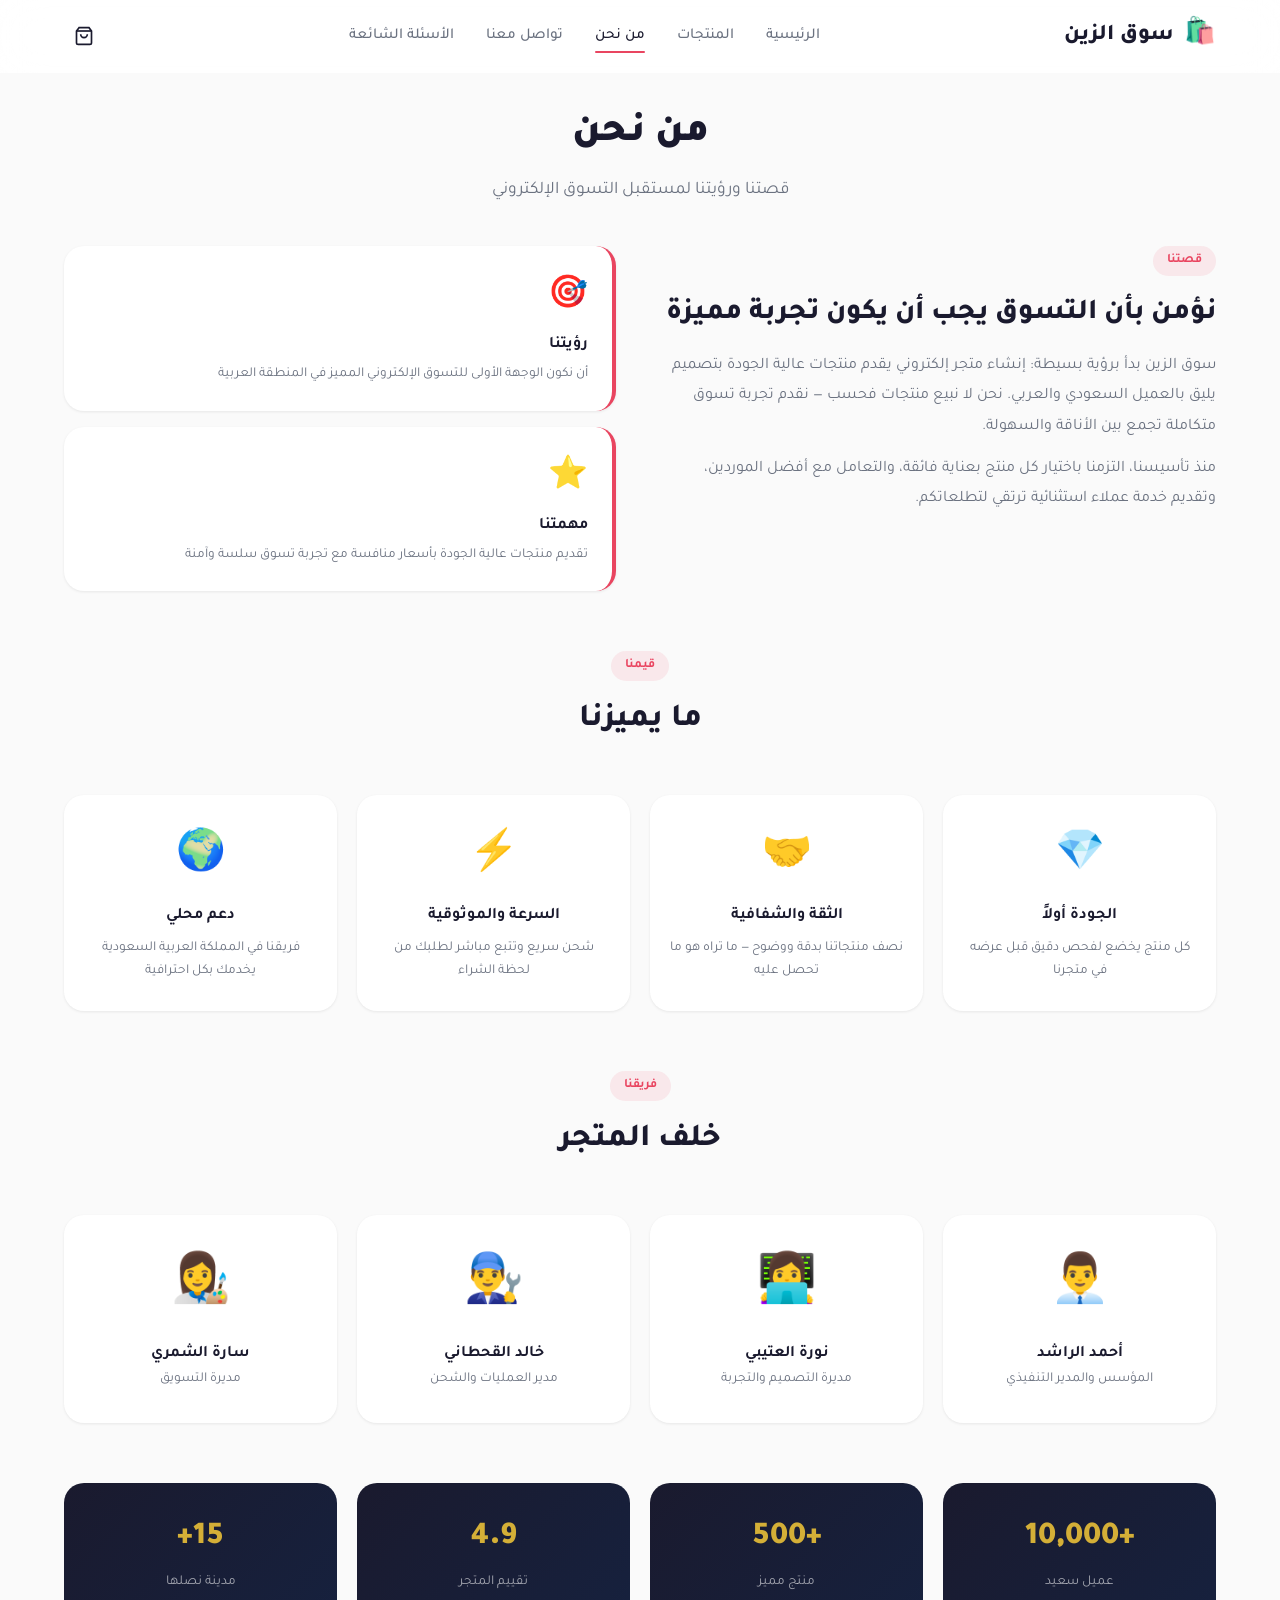
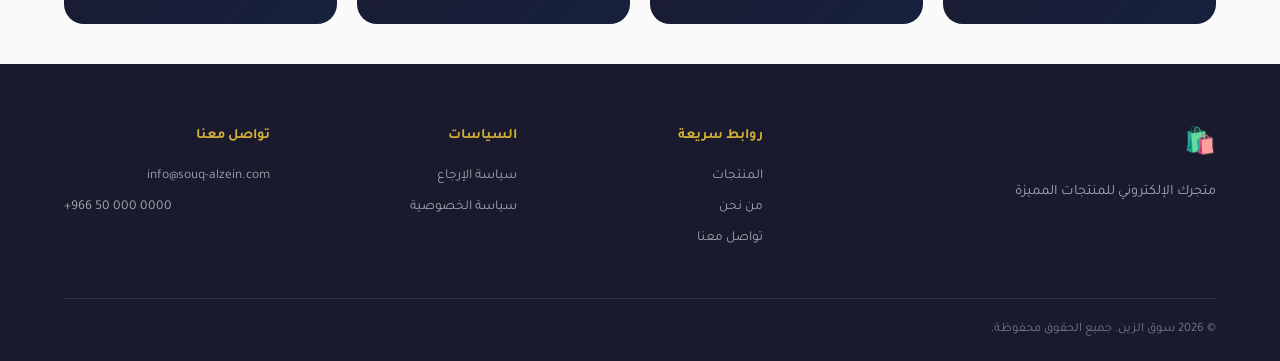
==== about.html @ b95da626 "🎨 سوق الزين — متجر إلكتروني احترافي" ====
<!DOCTYPE html>
<html lang="ar" dir="rtl">
<head>
  <meta charset="UTF-8">
  <meta name="viewport" content="width=device-width, initial-scale=1.0">
  <title>من نحن — سوق الزين</title>
  <link rel="icon" href="data:image/svg+xml,<svg xmlns='http://www.w3.org/2000/svg' viewBox='0 0 100 100'><text y='.9em' font-size='90'>🛍️</text></svg>">
  <link rel="stylesheet" href="css/style.css">
  <link href="https://fonts.googleapis.com/css2?family=Tajawal:wght@300;400;500;700;800;900&display=swap" rel="stylesheet">
</head>
<body>
  <header class="header" id="header">
    <div class="container header-inner">
      <a href="index.html" class="logo"><span class="logo-icon">🛍️</span><span class="logo-text">سوق الزين</span></a>
      <nav class="nav" id="nav">
        <a href="index.html" class="nav-link">الرئيسية</a>
        <a href="products.html" class="nav-link">المنتجات</a>
        <a href="about.html" class="nav-link active">من نحن</a>
        <a href="contact.html" class="nav-link">تواصل معنا</a>
        <a href="faq.html" class="nav-link">الأسئلة الشائعة</a>
      </nav>
      <div class="header-actions">
        <a href="cart.html" class="cart-btn" id="cartBtn"><svg width="20" height="20" viewBox="0 0 24 24" fill="none" stroke="currentColor" stroke-width="2"><path d="M6 2 3 6v14a2 2 0 0 0 2 2h14a2 2 0 0 0 2-2V6l-3-4Z"/><path d="M3 6h18"/><path d="M16 10a4 4 0 0 1-8 0"/></svg><span class="cart-count" id="cartCount">0</span></a>
        <button class="menu-btn" id="menuToggle" aria-label="القائمة"><svg width="24" height="24" viewBox="0 0 24 24" fill="none" stroke="currentColor" stroke-width="2"><path d="M3 12h18M3 6h18M3 18h18"/></svg></button>
      </div>
    </div>
  </header>

  <main class="about-page">
    <div class="container">
      <div class="page-header">
        <h1>من نحن</h1>
        <p>قصتنا ورؤيتنا لمستقبل التسوق الإلكتروني</p>
      </div>

      <div class="about-content">
        <div class="about-story">
          <div class="about-text">
            <span class="section-badge">قصتنا</span>
            <h2>نؤمن بأن التسوق يجب أن يكون تجربة مميزة</h2>
            <p>سوق الزين بدأ برؤية بسيطة: إنشاء متجر إلكتروني يقدم منتجات عالية الجودة بتصميم يليق بالعميل السعودي والعربي. نحن لا نبيع منتجات فحسب — نقدم تجربة تسوق متكاملة تجمع بين الأناقة والسهولة.</p>
            <p>منذ تأسيسنا، التزمنا باختيار كل منتج بعناية فائقة، والتعامل مع أفضل الموردين، وتقديم خدمة عملاء استثنائية ترتقي لتطلعاتكم.</p>
          </div>
          <div class="about-visual">
            <div class="about-card">
              <div class="about-card-icon">🎯</div>
              <h3>رؤيتنا</h3>
              <p>أن نكون الوجهة الأولى للتسوق الإلكتروني المميز في المنطقة العربية</p>
            </div>
            <div class="about-card">
              <div class="about-card-icon">⭐</div>
              <h3>مهمتنا</h3>
              <p>تقديم منتجات عالية الجودة بأسعار منافسة مع تجربة تسوق سلسة وآمنة</p>
            </div>
          </div>
        </div>

        <div class="values-section">
          <div class="section-header">
            <span class="section-badge">قيمنا</span>
            <h2 class="section-title">ما يميزنا</h2>
          </div>
          <div class="values-grid">
            <div class="value-card">
              <div class="value-icon">💎</div>
              <h3>الجودة أولاً</h3>
              <p>كل منتج يخضع لفحص دقيق قبل عرضه في متجرنا</p>
            </div>
            <div class="value-card">
              <div class="value-icon">🤝</div>
              <h3>الثقة والشفافية</h3>
              <p>نصف منتجاتنا بدقة ووضوح — ما تراه هو ما تحصل عليه</p>
            </div>
            <div class="value-card">
              <div class="value-icon">⚡</div>
              <h3>السرعة والموثوقية</h3>
              <p>شحن سريع وتتبع مباشر لطلبك من لحظة الشراء</p>
            </div>
            <div class="value-card">
              <div class="value-icon">🌍</div>
              <h3>دعم محلي</h3>
              <p>فريقنا في المملكة العربية السعودية يخدمك بكل احترافية</p>
            </div>
          </div>
        </div>

        <div class="team-section">
          <div class="section-header">
            <span class="section-badge">فريقنا</span>
            <h2 class="section-title">خلف المتجر</h2>
          </div>
          <div class="team-grid">
            <div class="team-card">
              <div class="team-avatar">👨‍💼</div>
              <h3>أحمد الراشد</h3>
              <p>المؤسس والمدير التنفيذي</p>
            </div>
            <div class="team-card">
              <div class="team-avatar">👩‍💻</div>
              <h3>نورة العتيبي</h3>
              <p>مديرة التصميم والتجربة</p>
            </div>
            <div class="team-card">
              <div class="team-avatar">👨‍🔧</div>
              <h3>خالد القحطاني</h3>
              <p>مدير العمليات والشحن</p>
            </div>
            <div class="team-card">
              <div class="team-avatar">👩‍🎨</div>
              <h3>سارة الشمري</h3>
              <p>مديرة التسويق</p>
            </div>
          </div>
        </div>

        <div class="stats-section">
          <div class="stats-grid">
            <div class="stat-card">
              <span class="stat-number">+10,000</span>
              <span class="stat-label">عميل سعيد</span>
            </div>
            <div class="stat-card">
              <span class="stat-number">+500</span>
              <span class="stat-label">منتج مميز</span>
            </div>
            <div class="stat-card">
              <span class="stat-number">4.9</span>
              <span class="stat-label">تقييم المتجر</span>
            </div>
            <div class="stat-card">
              <span class="stat-number">15+</span>
              <span class="stat-label">مدينة نصلها</span>
            </div>
          </div>
        </div>
      </div>
    </div>
  </main>

  <footer class="footer">
    <div class="container">
      <div class="footer-grid">
        <div class="footer-brand"><a href="index.html" class="logo"><span class="logo-icon">🛍️</span><span class="logo-text">سوق الزين</span></a><p>متجرك الإلكتروني للمنتجات المميزة</p></div>
        <div class="footer-links"><h4>روابط سريعة</h4><a href="products.html">المنتجات</a><a href="about.html">من نحن</a><a href="contact.html">تواصل معنا</a></div>
        <div class="footer-links"><h4>السياسات</h4><a href="policy.html">سياسة الإرجاع</a><a href="policy.html">سياسة الخصوصية</a></div>
        <div class="footer-links"><h4>تواصل معنا</h4><p>info@souq-alzein.com</p><p dir="ltr">+966 50 000 0000</p></div>
      </div>
      <div class="footer-bottom"><p>© 2026 سوق الزين. جميع الحقوق محفوظة.</p></div>
    </div>
  </footer>
  <script src="js/data.js"></script><script src="js/cart.js"></script><script src="js/app.js"></script>
</body>
</html>
---- css/style.css ----
/* ===== CSS Variables ===== */
:root {
  --primary: #1a1a2e;
  --primary-light: #16213e;
  --accent: #e94560;
  --accent-hover: #c73650;
  --gold: #d4af37;
  --bg: #fafafa;
  --bg-white: #ffffff;
  --text: #1a1a2e;
  --text-light: #6b7280;
  --text-lighter: #9ca3af;
  --border: #e5e7eb;
  --shadow: 0 1px 3px rgba(0,0,0,.08);
  --shadow-md: 0 4px 12px rgba(0,0,0,.1);
  --shadow-lg: 0 12px 40px rgba(0,0,0,.12);
  --radius: 12px;
  --radius-sm: 8px;
  --radius-lg: 20px;
  --transition: .3s cubic-bezier(.4,0,.2,1);
}

/* ===== Reset ===== */
*,*::before,*::after{margin:0;padding:0;box-sizing:border-box}
html{scroll-behavior:smooth}
body{font-family:'Tajawal',sans-serif;background:var(--bg);color:var(--text);line-height:1.7;overflow-x:hidden}
a{text-decoration:none;color:inherit}
ul,ol{list-style:none}
img{max-width:100%;display:block}
button,input,select,textarea{font-family:inherit;font-size:inherit;border:none;outline:none}
button{cursor:pointer}

/* ===== Container ===== */
.container{max-width:1200px;margin:0 auto;padding:0 24px}

/* ===== Header ===== */
.header{position:fixed;top:0;left:0;right:0;z-index:1000;background:rgba(255,255,255,.85);backdrop-filter:blur(20px);border-bottom:1px solid transparent;transition:var(--transition)}
.header.scrolled{border-bottom-color:var(--border);box-shadow:var(--shadow)}
.header-inner{display:flex;align-items:center;justify-content:space-between;height:72px}
.logo{display:flex;align-items:center;gap:10px;font-size:1.4rem;font-weight:800;color:var(--primary)}
.logo-icon{font-size:1.6rem}
.nav{display:flex;align-items:center;gap:32px}
.nav-link{font-size:.95rem;font-weight:500;color:var(--text-light);transition:var(--transition);position:relative}
.nav-link:hover,.nav-link.active{color:var(--primary)}
.nav-link.active::after{content:'';position:absolute;bottom:-4px;left:0;right:0;height:2px;background:var(--accent);border-radius:1px}
.header-actions{display:flex;align-items:center;gap:12px}
.search-btn,.cart-btn,.menu-btn{display:flex;align-items:center;justify-content:center;width:40px;height:40px;border-radius:50%;background:transparent;color:var(--text);transition:var(--transition)}
.search-btn:hover,.cart-btn:hover{background:var(--bg)}
.menu-btn{display:none}
.cart-btn{position:relative}
.cart-count{position:absolute;top:-2px;right:-2px;background:var(--accent);color:#fff;font-size:.7rem;font-weight:700;width:18px;height:18px;border-radius:50%;display:flex;align-items:center;justify-content:center}

/* Search Overlay */
.search-overlay{position:absolute;top:100%;left:0;right:0;background:var(--bg-white);border-bottom:1px solid var(--border);padding:16px 0;display:none;box-shadow:var(--shadow-md)}
.search-overlay.active{display:block}
.search-input{width:100%;padding:14px 20px;border:2px solid var(--border);border-radius:var(--radius);font-size:1.1rem;transition:var(--transition)}
.search-input:focus{border-color:var(--accent)}
.search-close{position:absolute;left:16px;top:50%;transform:translateY(-50%);font-size:1.5rem;color:var(--text-light);cursor:pointer;background:none}

/* ===== Hero ===== */
.hero{position:relative;min-height:100vh;display:flex;align-items:center;padding-top:72px;overflow:hidden}
.hero-bg{position:absolute;inset:0;z-index:0}
.hero-gradient{position:absolute;inset:0;background:linear-gradient(135deg,#1a1a2e 0%,#16213e 40%,#0f3460 100%)}
.hero-gradient::after{content:'';position:absolute;inset:0;background:radial-gradient(circle at 70% 50%,rgba(233,69,96,.15) 0%,transparent 60%)}
.hero-content{position:relative;z-index:1;display:grid;grid-template-columns:1fr 1fr;gap:60px;align-items:center;padding:60px 0}
.hero-text{color:#fff}
.hero-badge{display:inline-block;padding:6px 16px;background:rgba(233,69,96,.2);color:var(--accent);border-radius:50px;font-size:.85rem;font-weight:600;margin-bottom:20px;border:1px solid rgba(233,69,96,.3)}
.hero-title{font-size:3.5rem;font-weight:900;line-height:1.2;margin-bottom:20px}
.highlight{color:var(--accent)}
.hero-desc{font-size:1.15rem;color:rgba(255,255,255,.7);margin-bottom:32px;max-width:500px;line-height:1.8}
.hero-actions{display:flex;gap:16px;margin-bottom:40px;flex-wrap:wrap}
.hero-stats{display:flex;gap:40px}
.stat{text-align:center}
.stat-num{display:block;font-size:1.5rem;font-weight:800;color:var(--gold)}
.stat-label{font-size:.85rem;color:rgba(255,255,255,.5)}

.hero-visual{position:relative;height:400px}
.hero-card{position:absolute;width:180px;border-radius:var(--radius-lg);overflow:hidden;background:var(--bg-white);box-shadow:var(--shadow-lg);transition:transform .5s ease}
.hero-card span{display:block;padding:14px 16px;font-size:.9rem;font-weight:600;text-align:center}
.card-img{height:140px}
.hero-card-1{top:20px;right:60px;transform:rotate(3deg);animation:float1 6s ease-in-out infinite}
.hero-card-2{top:120px;right:260px;transform:rotate(-5deg);animation:float2 7s ease-in-out infinite}
.hero-card-3{top:200px;right:120px;transform:rotate(2deg);animation:float3 8s ease-in-out infinite}

@keyframes float1{0%,100%{transform:rotate(3deg) translateY(0)}50%{transform:rotate(3deg) translateY(-15px)}}
@keyframes float2{0%,100%{transform:rotate(-5deg) translateY(0)}50%{transform:rotate(-5deg) translateY(-20px)}}
@keyframes float3{0%,100%{transform:rotate(2deg) translateY(0)}50%{transform:rotate(2deg) translateY(-12px)}}

.hero-scroll{position:absolute;bottom:30px;left:50%;transform:translateX(-50%);color:rgba(255,255,255,.4);animation:bounce 2s infinite}
@keyframes bounce{0%,100%{transform:translateX(-50%) translateY(0)}50%{transform:translateX(-50%) translateY(10px)}}

/* ===== Buttons ===== */
.btn{display:inline-flex;align-items:center;justify-content:center;padding:12px 28px;border-radius:var(--radius);font-weight:600;font-size:.95rem;transition:var(--transition);gap:8px}
.btn-primary{background:var(--accent);color:#fff}
.btn-primary:hover{background:var(--accent-hover);transform:translateY(-2px);box-shadow:0 4px 15px rgba(233,69,96,.4)}
.btn-outline{background:transparent;color:#fff;border:2px solid rgba(255,255,255,.3)}
.btn-outline:hover{background:rgba(255,255,255,.1);border-color:rgba(255,255,255,.5)}
.btn-lg{padding:16px 36px;font-size:1.05rem}
.btn-block{width:100%}

/* ===== Sections ===== */
section{padding:80px 0}
.section-header{text-align:center;margin-bottom:48px}
.section-badge{display:inline-block;padding:4px 14px;background:rgba(233,69,96,.1);color:var(--accent);border-radius:50px;font-size:.8rem;font-weight:600;margin-bottom:12px}
.section-title{font-size:2rem;font-weight:800}
.section-link{display:inline-block;margin-top:8px;color:var(--accent);font-weight:500;font-size:.9rem}

/* ===== Categories ===== */
.categories-grid{display:grid;grid-template-columns:repeat(6,1fr);gap:20px}
.category-card{text-align:center;padding:28px 16px;background:var(--bg-white);border-radius:var(--radius-lg);box-shadow:var(--shadow);transition:var(--transition);border:1px solid transparent}
.category-card:hover{transform:translateY(-6px);box-shadow:var(--shadow-lg);border-color:var(--accent)}
.category-icon{width:64px;height:64px;border-radius:16px;margin:0 auto 14px;display:flex;align-items:center;justify-content:center;font-size:1.8rem}
.category-card h3{font-size:1rem;font-weight:700;margin-bottom:4px}
.category-card p{font-size:.8rem;color:var(--text-light)}

/* ===== Product Cards ===== */
.products-grid{display:grid;grid-template-columns:repeat(4,1fr);gap:24px}
.products-grid-full{grid-template-columns:repeat(4,1fr)}

.product-card{background:var(--bg-white);border-radius:var(--radius-lg);overflow:hidden;box-shadow:var(--shadow);transition:var(--transition);position:relative;border:1px solid transparent}
.product-card:hover{transform:translateY(-6px);box-shadow:var(--shadow-lg);border-color:var(--border)}
.product-link{display:block}
.product-image{height:220px;position:relative;display:flex;align-items:center;justify-content:center;overflow:hidden}
.product-icon{font-size:4rem;transition:transform .4s ease}
.product-card:hover .product-icon{transform:scale(1.15)}
.product-badge{position:absolute;top:12px;right:12px;background:var(--accent);color:#fff;font-size:.75rem;font-weight:600;padding:4px 10px;border-radius:50px}
.product-discount{position:absolute;top:12px;left:12px;background:var(--gold);color:var(--primary);font-size:.75rem;font-weight:700;padding:4px 10px;border-radius:50px}
.product-info{padding:16px 20px}
.product-category{font-size:.75rem;color:var(--text-lighter);font-weight:500}
.product-name{font-size:1rem;font-weight:700;margin:6px 0}
.product-rating{display:flex;align-items:center;gap:6px;font-size:.8rem;margin-bottom:8px}
.stars{color:var(--gold);letter-spacing:1px}
.rating-num{font-weight:600}
.reviews{color:var(--text-lighter)}
.product-price-row{display:flex;align-items:center;gap:10px}
.product-price{font-size:1.15rem;font-weight:800;color:var(--primary)}
.product-old-price{font-size:.9rem;color:var(--text-lighter);text-decoration:line-through}

.add-to-cart-btn{display:flex;align-items:center;justify-content:center;gap:6px;width:100%;padding:12px;background:var(--bg);color:var(--primary);font-weight:600;font-size:.9rem;transition:var(--transition);border-top:1px solid var(--border)}
.add-to-cart-btn:hover{background:var(--accent);color:#fff}
.add-to-cart-btn.added{background:#22c55e;color:#fff}

/* ===== Promo Banner ===== */
.promo-banner{background:linear-gradient(135deg,#1a1a2e 0%,#0f3460 100%);color:#fff;padding:80px 0;position:relative;overflow:hidden}
.promo-banner .container{display:flex;align-items:center;justify-content:space-between;position:relative;z-index:1}
.banner-content{max-width:500px}
.banner-badge{display:inline-block;padding:6px 16px;background:rgba(212,175,55,.2);color:var(--gold);border-radius:50px;font-size:.85rem;font-weight:600;margin-bottom:16px;border:1px solid rgba(212,175,55,.3)}
.banner-content h2{font-size:2.5rem;font-weight:900;margin-bottom:12px;line-height:1.3}
.banner-content p{color:rgba(255,255,255,.6);margin-bottom:24px}
.banner-visual{position:relative;width:300px;height:300px}
.banner-circle{position:absolute;width:200px;height:200px;border-radius:50%;background:rgba(233,69,96,.15);top:50%;right:50%;transform:translate(50%,-50%);animation:pulse 3s infinite}
.banner-circle-2{width:120px;height:120px;animation-delay:1s}
@keyframes pulse{0%,100%{transform:translate(50%,-50%) scale(1)}50%{transform:translate(50%,-50%) scale(1.15)}}

/* ===== Features ===== */
.features{background:var(--bg-white)}
.features-grid{display:grid;grid-template-columns:repeat(4,1fr);gap:24px}
.feature-card{text-align:center;padding:32px 20px;border-radius:var(--radius-lg);border:1px solid var(--border);transition:var(--transition)}
.feature-card:hover{border-color:var(--accent);box-shadow:var(--shadow-md)}
.feature-icon{font-size:2.5rem;margin-bottom:12px}
.feature-card h3{font-size:1.1rem;font-weight:700;margin-bottom:6px}
.feature-card p{font-size:.85rem;color:var(--text-light)}

/* ===== Newsletter ===== */
.newsletter{background:linear-gradient(135deg,var(--primary) 0%,var(--primary-light) 100%);color:#fff;padding:60px 0}
.newsletter-content{text-align:center;max-width:500px;margin:0 auto}
.newsletter-content h2{font-size:1.8rem;font-weight:800;margin-bottom:8px}
.newsletter-content p{color:rgba(255,255,255,.6);margin-bottom:24px}
.newsletter-form{display:flex;gap:12px}
.newsletter-form input{flex:1;padding:14px 20px;border-radius:var(--radius);background:rgba(255,255,255,.1);color:#fff;border:1px solid rgba(255,255,255,.2)}
.newsletter-form input::placeholder{color:rgba(255,255,255,.4)}
.newsletter-form input:focus{border-color:var(--accent)}

/* ===== Footer ===== */
.footer{background:var(--primary);color:#fff;padding:60px 0 0}
.footer-grid{display:grid;grid-template-columns:2fr 1fr 1fr 1fr;gap:40px;padding-bottom:40px;border-bottom:1px solid rgba(255,255,255,.1)}
.footer-brand p{color:rgba(255,255,255,.6);margin-top:12px;font-size:.9rem}
.social-links{display:flex;gap:12px;margin-top:16px}
.social-links a{width:36px;height:36px;border-radius:50%;background:rgba(255,255,255,.1);display:flex;align-items:center;justify-content:center;transition:var(--transition)}
.social-links a:hover{background:var(--accent)}
.footer-links h4{font-size:.9rem;font-weight:600;margin-bottom:16px;color:var(--gold)}
.footer-links a,.footer-links p{display:block;font-size:.85rem;color:rgba(255,255,255,.6);margin-bottom:8px;transition:var(--transition)}
.footer-links a:hover{color:var(--accent)}
.footer-bottom{display:flex;justify-content:space-between;align-items:center;padding:20px 0;font-size:.8rem;color:rgba(255,255,255,.4)}
.payment-methods{display:flex;gap:16px;font-size:.8rem}

/* ===== Page Header ===== */
.page-header{text-align:center;padding:100px 0 40px}
.page-header h1{font-size:2.5rem;font-weight:900;margin-bottom:8px}
.page-header p{color:var(--text-light);font-size:1.1rem}

/* ===== Filters Bar ===== */
.filters-bar{display:flex;justify-content:space-between;align-items:center;margin-bottom:32px;flex-wrap:wrap;gap:16px}
.filter-group{display:flex;gap:8px;flex-wrap:wrap}
.filter-btn{padding:8px 20px;border-radius:50px;background:var(--bg-white);border:1px solid var(--border);font-weight:500;font-size:.85rem;transition:var(--transition)}
.filter-btn:hover{border-color:var(--accent)}
.filter-btn.active{background:var(--primary);color:#fff;border-color:var(--primary)}
.sort-select{padding:8px 16px;border-radius:var(--radius-sm);background:var(--bg-white);border:1px solid var(--border);font-size:.85rem;cursor:pointer}

/* ===== No Results ===== */
.no-results{display:flex;flex-direction:column;align-items:center;justify-content:center;padding:80px 0;text-align:center}
.no-results-icon{font-size:4rem;margin-bottom:16px}
.no-results h3{font-size:1.3rem;margin-bottom:8px}
.no-results p{color:var(--text-light)}

/* ===== Product Detail ===== */
.product-detail-page{padding-top:20px}
.breadcrumb{display:flex;align-items:center;gap:8px;font-size:.85rem;color:var(--text-light);margin-bottom:32px}
.breadcrumb a:hover{color:var(--accent)}
.detail-grid{display:grid;grid-template-columns:1fr 1fr;gap:48px;margin-bottom:60px}
.detail-image{height:450px;border-radius:var(--radius-lg);display:flex;align-items:center;justify-content:center;position:relative}
.detail-icon{font-size:8rem}
.detail-category{font-size:.85rem;color:var(--text-lighter);font-weight:500}
.detail-name{font-size:2rem;font-weight:900;margin:8px 0 16px}
.detail-rating{display:flex;align-items:center;gap:8px;font-size:.9rem;margin-bottom:16px}
.detail-price{display:flex;align-items:center;gap:12px;margin-bottom:20px}
.detail-current-price{font-size:2rem;font-weight:900;color:var(--primary)}
.detail-old-price{font-size:1.2rem;color:var(--text-lighter);text-decoration:line-through}
.detail-discount{background:rgba(233,69,96,.1);color:var(--accent);padding:4px 12px;border-radius:50px;font-size:.8rem;font-weight:600}
.detail-desc{color:var(--text-light);line-height:1.9;margin-bottom:20px;font-size:1rem}
.detail-specs h3{font-size:1rem;font-weight:700;margin-bottom:10px}
.detail-specs li{padding:4px 0;font-size:.9rem;color:var(--text-light)}
.detail-actions{display:flex;gap:16px;align-items:center;margin:24px 0;flex-wrap:wrap}
.qty-selector{display:flex;align-items:center;gap:0;border:1px solid var(--border);border-radius:var(--radius-sm);overflow:hidden}
.qty-btn{width:40px;height:40px;display:flex;align-items:center;justify-content:center;background:var(--bg);font-size:1.2rem;font-weight:600;transition:var(--transition)}
.qty-btn:hover{background:var(--border)}
.qty-num{width:40px;text-align:center;font-weight:600}
.detail-features{display:flex;gap:16px;flex-wrap:wrap;font-size:.85rem;color:var(--text-light)}
.detail-features span{padding:6px 14px;background:var(--bg);border-radius:50px;border:1px solid var(--border)}

/* ===== Cart Page ===== */
.cart-layout{display:grid;grid-template-columns:1fr 380px;gap:32px;align-items:start}
.cart-items{display:flex;flex-direction:column;gap:16px}
.cart-item{display:flex;align-items:center;gap:16px;padding:16px;background:var(--bg-white);border-radius:var(--radius);box-shadow:var(--shadow)}
.cart-item-image{width:80px;height:80px;border-radius:var(--radius-sm);display:flex;align-items:center;justify-content:center;font-size:2.5rem;flex-shrink:0}
.cart-item-info{flex:1;min-width:0}
.cart-item-info h3{font-size:.95rem;font-weight:700}
.cart-item-info h3 a:hover{color:var(--accent)}
.cart-item-cat{font-size:.75rem;color:var(--text-lighter)}
.cart-item-price{font-size:.9rem;font-weight:600;color:var(--primary)}
.cart-item-qty{display:flex;align-items:center;gap:0;border:1px solid var(--border);border-radius:var(--radius-sm);overflow:hidden}
.cart-item-qty .qty-btn{width:32px;height:32px;display:flex;align-items:center;justify-content:center;background:var(--bg);font-size:1rem}
.cart-item-qty span{width:32px;text-align:center;font-size:.85rem;font-weight:600}
.cart-item-total{font-weight:700;font-size:1rem;min-width:90px;text-align:center}
.cart-item-remove{width:36px;height:36px;border-radius:50%;display:flex;align-items:center;justify-content:center;font-size:1.3rem;color:var(--text-lighter);transition:var(--transition)}
.cart-item-remove:hover{background:rgba(233,69,96,.1);color:var(--accent)}

.cart-summary{background:var(--bg-white);border-radius:var(--radius-lg);padding:28px;box-shadow:var(--shadow);position:sticky;top:90px}
.cart-summary h2{font-size:1.2rem;font-weight:800;margin-bottom:20px}
.summary-row{display:flex;justify-content:space-between;padding:8px 0;font-size:.9rem}
.summary-total{font-size:1.1rem;font-weight:800;padding-top:12px}
.summary-divider{height:1px;background:var(--border);margin:8px 0}
.continue-shopping{display:block;text-align:center;margin-top:12px;font-size:.85rem;color:var(--text-light)}

.empty-cart{display:flex;flex-direction:column;align-items:center;justify-content:center;padding:80px 0;text-align:center}
.empty-cart-icon{font-size:5rem;margin-bottom:16px}

/* ===== Modal ===== */
.modal-overlay{position:fixed;inset:0;background:rgba(0,0,0,.5);backdrop-filter:blur(4px);z-index:2000;display:none;align-items:center;justify-content:center;padding:24px}
.modal-overlay.active{display:flex}
.modal{background:var(--bg-white);border-radius:var(--radius-lg);width:100%;max-width:560px;max-height:90vh;overflow-y:auto;padding:32px;animation:slideUp .3s ease}
.modal-sm{max-width:400px;text-align:center}
.modal-header{display:flex;justify-content:space-between;align-items:center;margin-bottom:24px}
.modal-header h2{font-size:1.3rem;font-weight:800}
.modal-close{width:36px;height:36px;border-radius:50%;display:flex;align-items:center;justify-content:center;font-size:1.5rem;color:var(--text-lighter);transition:var(--transition)}
.modal-close:hover{background:var(--bg)}
.success-icon{font-size:4rem;margin-bottom:16px}

@keyframes slideUp{from{transform:translateY(20px);opacity:0}to{transform:translateY(0);opacity:1}}

/* ===== Forms ===== */
.form-group{margin-bottom:16px}
.form-group label{display:block;font-size:.85rem;font-weight:600;margin-bottom:6px;color:var(--text)}
.form-group input,.form-group select,.form-group textarea{width:100%;padding:12px 16px;border:1px solid var(--border);border-radius:var(--radius-sm);transition:var(--transition);background:var(--bg-white)}
.form-group input:focus,.form-group select:focus,.form-group textarea:focus{border-color:var(--accent);box-shadow:0 0 0 3px rgba(233,69,96,.1)}
.form-row{display:grid;grid-template-columns:1fr 1fr;gap:16px}
.payment-options{display:grid;grid-template-columns:1fr 1fr;gap:8px}
.payment-option{display:flex;align-items:center;gap:8px;padding:10px 14px;border:1px solid var(--border);border-radius:var(--radius-sm);cursor:pointer;transition:var(--transition);font-size:.85rem}
.payment-option:has(input:checked){border-color:var(--accent);background:rgba(233,69,96,.05)}
.payment-option input{width:auto}

/* ===== About Page ===== */
.about-story{display:grid;grid-template-columns:1fr 1fr;gap:48px;margin-bottom:60px;align-items:start}
.about-text .section-badge{margin-bottom:16px}
.about-text h2{font-size:1.8rem;font-weight:800;margin-bottom:16px;line-height:1.5}
.about-text p{color:var(--text-light);line-height:1.9;margin-bottom:12px}
.about-visual{display:flex;flex-direction:column;gap:16px}
.about-card{padding:24px;background:var(--bg-white);border-radius:var(--radius-lg);box-shadow:var(--shadow);border-right:4px solid var(--accent)}
.about-card-icon{font-size:2rem;margin-bottom:8px}
.about-card h3{font-size:1rem;font-weight:700;margin-bottom:4px}
.about-card p{font-size:.85rem;color:var(--text-light)}

.values-grid{display:grid;grid-template-columns:repeat(4,1fr);gap:20px;margin-bottom:60px}
.value-card{text-align:center;padding:28px 20px;background:var(--bg-white);border-radius:var(--radius-lg);box-shadow:var(--shadow);transition:var(--transition)}
.value-card:hover{transform:translateY(-4px)}
.value-icon{font-size:2.5rem;margin-bottom:12px}
.value-card h3{font-size:1rem;font-weight:700;margin-bottom:6px}
.value-card p{font-size:.85rem;color:var(--text-light)}

.team-grid{display:grid;grid-template-columns:repeat(4,1fr);gap:20px;margin-bottom:60px}
.team-card{text-align:center;padding:32px 20px;background:var(--bg-white);border-radius:var(--radius-lg);box-shadow:var(--shadow);transition:var(--transition)}
.team-card:hover{transform:translateY(-4px)}
.team-avatar{font-size:3rem;margin-bottom:12px}
.team-card h3{font-size:1rem;font-weight:700}
.team-card p{font-size:.85rem;color:var(--text-light)}

.stats-section{margin-bottom:40px}
.stats-grid{display:grid;grid-template-columns:repeat(4,1fr);gap:20px}
.stat-card{text-align:center;padding:28px;background:linear-gradient(135deg,var(--primary) 0%,var(--primary-light) 100%);color:#fff;border-radius:var(--radius-lg)}
.stat-number{display:block;font-size:2rem;font-weight:900;color:var(--gold);margin-bottom:4px}
.stat-label{font-size:.85rem;color:rgba(255,255,255,.6)}

/* ===== Contact Page ===== */
.contact-layout{display:grid;grid-template-columns:1fr 1.5fr;gap:32px;margin-bottom:40px}
.contact-info{display:flex;flex-direction:column;gap:16px}
.contact-card{padding:24px;background:var(--bg-white);border-radius:var(--radius-lg);box-shadow:var(--shadow)}
.contact-icon{font-size:2rem;margin-bottom:8px}
.contact-card h3{font-size:1rem;font-weight:700;margin-bottom:8px}
.contact-card p{font-size:.85rem;color:var(--text-light)}
.contact-form-wrapper{background:var(--bg-white);border-radius:var(--radius-lg);padding:32px;box-shadow:var(--shadow)}
.contact-form-wrapper h2{font-size:1.3rem;font-weight:800;margin-bottom:20px}
.map-section{margin-top:40px}
.map-placeholder{height:250px;background:var(--bg-white);border-radius:var(--radius-lg);display:flex;flex-direction:column;align-items:center;justify-content:center;box-shadow:var(--shadow);border:1px solid var(--border)}
.map-pin{font-size:3rem;margin-bottom:8px}
.map-placeholder p{color:var(--text-light);font-size:.9rem}

/* ===== FAQ Page ===== */
.faq-categories{display:flex;gap:8px;margin-bottom:32px;flex-wrap:wrap;justify-content:center}
.faq-cat-btn{padding:8px 20px;border-radius:50px;background:var(--bg-white);border:1px solid var(--border);font-weight:500;font-size:.85rem;transition:var(--transition)}
.faq-cat-btn:hover{border-color:var(--accent)}
.faq-cat-btn.active{background:var(--primary);color:#fff;border-color:var(--primary)}

.faq-list{max-width:750px;margin:0 auto 40px}
.faq-item{background:var(--bg-white);border-radius:var(--radius);margin-bottom:12px;box-shadow:var(--shadow);overflow:hidden;border:1px solid transparent;transition:var(--transition)}
.faq-item.active{border-color:var(--accent)}
.faq-question{width:100%;padding:18px 20px;display:flex;justify-content:space-between;align-items:center;font-size:.95rem;font-weight:600;text-align:right;background:none;color:var(--text);transition:var(--transition)}
.faq-question:hover{color:var(--accent)}
.faq-question svg{transition:transform .3s ease;flex-shrink:0}
.faq-item.active .faq-question svg{transform:rotate(180deg)}
.faq-answer{max-height:0;overflow:hidden;transition:max-height .3s ease}
.faq-item.active .faq-answer{max-height:300px}
.faq-answer p{padding:0 20px 18px;font-size:.9rem;color:var(--text-light);line-height:1.9}

.faq-cta{text-align:center;padding:40px;background:var(--bg-white);border-radius:var(--radius-lg);box-shadow:var(--shadow);margin-bottom:40px}
.faq-cta h3{font-size:1.2rem;font-weight:700;margin-bottom:8px}
.faq-cta p{color:var(--text-light);margin-bottom:20px}

/* ===== Policy Page ===== */
.policy-tabs{display:flex;gap:8px;margin-bottom:32px;flex-wrap:wrap;border-bottom:2px solid var(--border);padding-bottom:0}
.policy-tab{padding:12px 24px;font-weight:600;font-size:.9rem;border-bottom:2px solid transparent;margin-bottom:-2px;transition:var(--transition);background:none;color:var(--text-light)}
.policy-tab:hover{color:var(--primary)}
.policy-tab.active{color:var(--accent);border-bottom-color:var(--accent)}
.policy-panel{display:none}
.policy-panel.active{display:block}
.policy-panel h2{font-size:1.5rem;font-weight:800;margin-bottom:16px}
.policy-panel h3{font-size:1.1rem;font-weight:700;margin:20px 0 10px;color:var(--primary)}
.policy-panel p{color:var(--text-light);line-height:1.9;margin-bottom:12px}
.policy-panel ul,.policy-panel ol{padding-right:24px;margin-bottom:16px}
.policy-panel li{color:var(--text-light);line-height:2;margin-bottom:4px}

/* ===== Toast ===== */
.toast{position:fixed;bottom:24px;left:50%;transform:translateX(-50%) translateY(80px);background:var(--primary);color:#fff;padding:14px 28px;border-radius:var(--radius);font-size:.9rem;font-weight:500;z-index:3000;transition:transform .4s ease;box-shadow:var(--shadow-lg)}
.toast.active{transform:translateX(-50%) translateY(0)}

/* ===== Responsive ===== */
@media(max-width:1024px){
  .hero-content{grid-template-columns:1fr;text-align:center}
  .hero-desc{margin:0 auto 32px}
  .hero-actions{justify-content:center}
  .hero-stats{justify-content:center}
  .hero-visual{display:none}
  .categories-grid{grid-template-columns:repeat(3,1fr)}
  .products-grid,.products-grid-full{grid-template-columns:repeat(3,1fr)}
  .features-grid{grid-template-columns:repeat(2,1fr)}
  .footer-grid{grid-template-columns:1fr 1fr}
  .about-story{grid-template-columns:1fr}
  .values-grid{grid-template-columns:repeat(2,1fr)}
  .team-grid{grid-template-columns:repeat(2,1fr)}
  .stats-grid{grid-template-columns:repeat(2,1fr)}
  .contact-layout{grid-template-columns:1fr}
  .detail-grid{grid-template-columns:1fr}
  .cart-layout{grid-template-columns:1fr}
  .cart-summary{position:static}
}

@media(max-width:768px){
  .nav{position:fixed;top:72px;left:0;right:0;background:var(--bg-white);flex-direction:column;padding:24px;box-shadow:var(--shadow-lg);transform:translateY(-120%);transition:transform .3s ease;z-index:999}
  .nav.active{transform:translateY(0)}
  .nav-link{padding:8px 0}
  .menu-btn{display:flex}
  .hero-title{font-size:2.2rem}
  .hero-stats{gap:24px;flex-wrap:wrap}
  .categories-grid{grid-template-columns:repeat(2,1fr)}
  .products-grid,.products-grid-full{grid-template-columns:repeat(2,1fr)}
  .banner-content h2{font-size:1.8rem}
  .banner-visual{display:none}
  .promo-banner .container{justify-content:center}
  .newsletter-form{flex-direction:column}
  .footer-grid{grid-template-columns:1fr}
  .footer-bottom{flex-direction:column;gap:12px;text-align:center}
  .filter-group{overflow-x:auto;flex-wrap:nowrap;padding-bottom:4px}
  .filter-btn{white-space:nowrap}
  .form-row{grid-template-columns:1fr}
  .payment-options{grid-template-columns:1fr}
  .detail-image{height:300px}
  .detail-name{font-size:1.5rem}
  .detail-current-price{font-size:1.5rem}
  .detail-actions{flex-direction:column;align-items:stretch}
}

@media(max-width:480px){
  .container{padding:0 16px}
  section{padding:48px 0}
  .hero{min-height:auto;padding:100px 0 60px}
  .hero-title{font-size:1.8rem}
  .hero-desc{font-size:.95rem}
  .products-grid,.products-grid-full{grid-template-columns:1fr 1fr;gap:12px}
  .product-image{height:160px}
  .product-info{padding:12px}
  .product-name{font-size:.85rem}
  .product-price{font-size:.95rem}
  .category-card{padding:16px 12px}
  .page-header h1{font-size:1.8rem}
  .cart-item{flex-wrap:wrap}
  .cart-item-total{width:100%;text-align:right}
}

/* ===== Animations ===== */
@keyframes fadeIn{from{opacity:0;transform:translateY(20px)}to{opacity:1;transform:translateY(0)}}
.category-card,.product-card,.feature-card,.value-card,.team-card,.contact-card,.stat-card,.faq-item{animation:fadeIn .5s ease both}
.products-grid .product-card:nth-child(2){animation-delay:.1s}
.products-grid .product-card:nth-child(3){animation-delay:.2s}
.products-grid .product-card:nth-child(4){animation-delay:.3s}
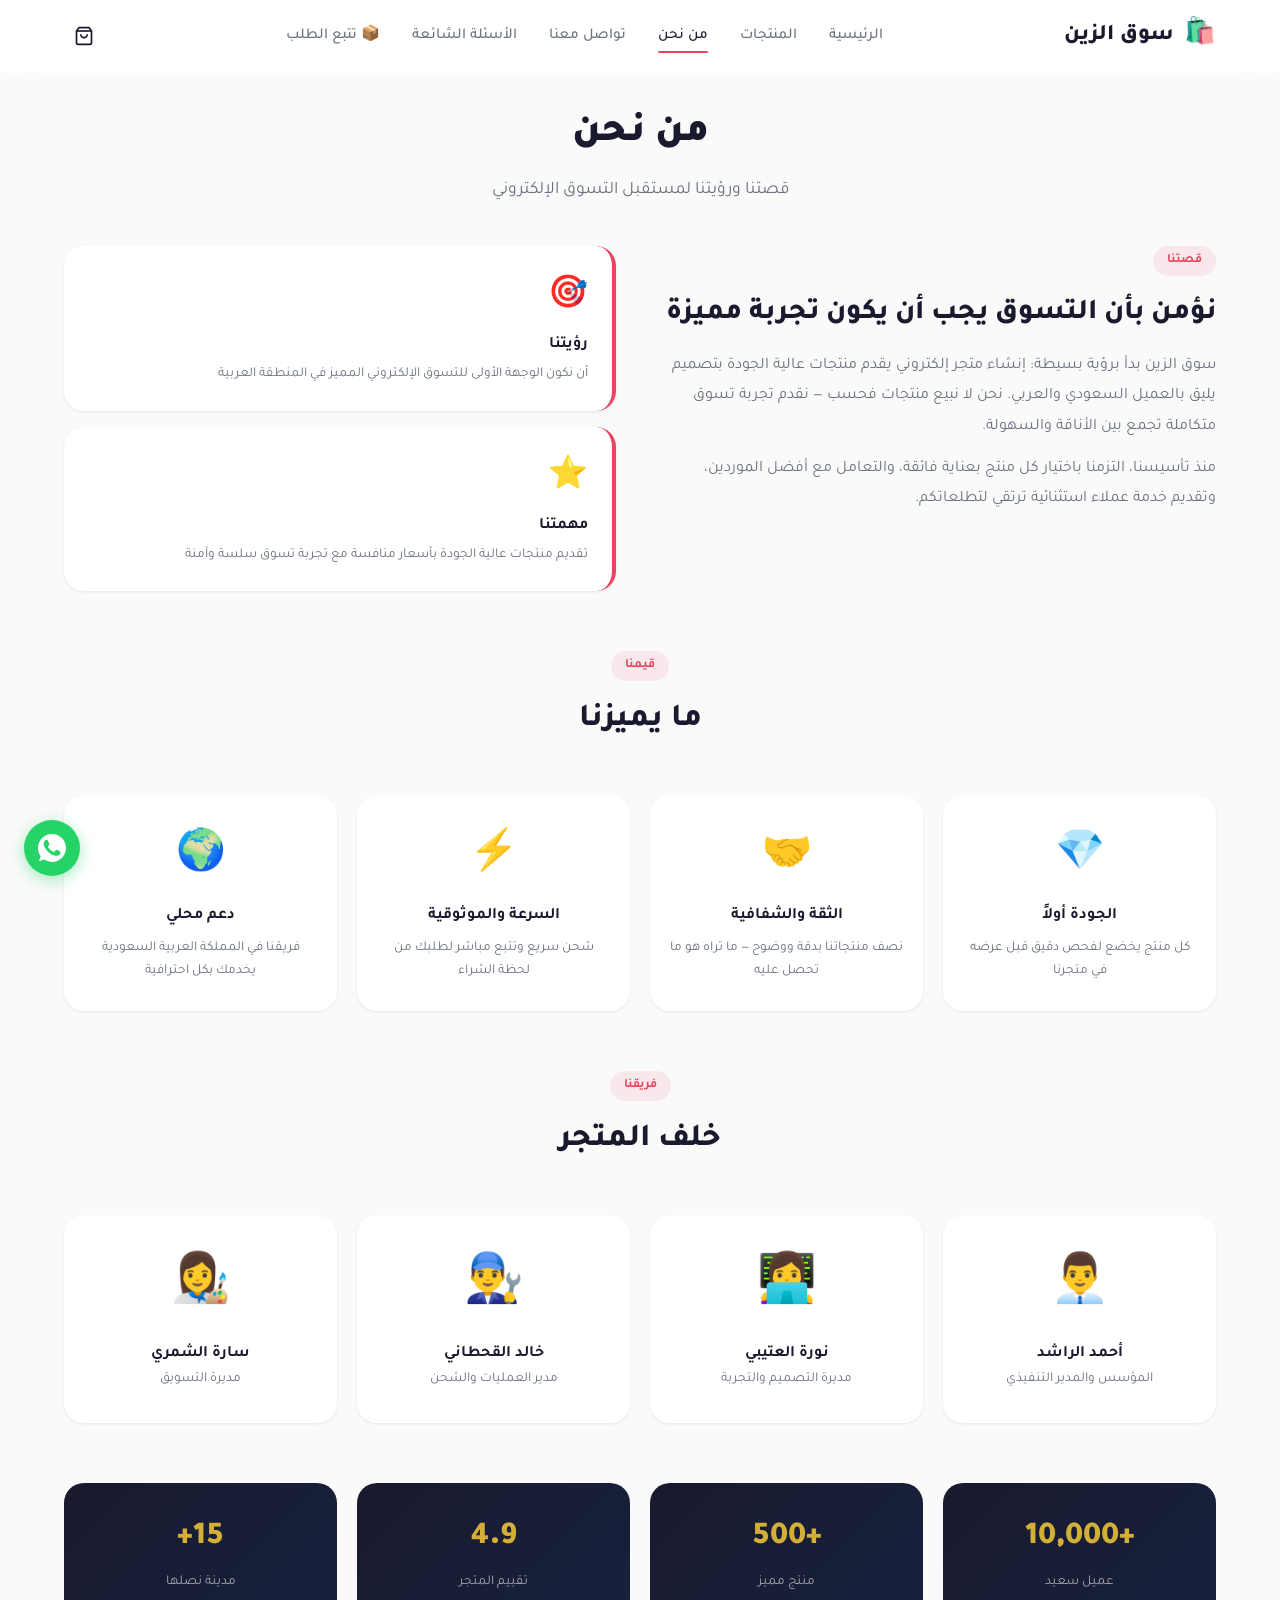
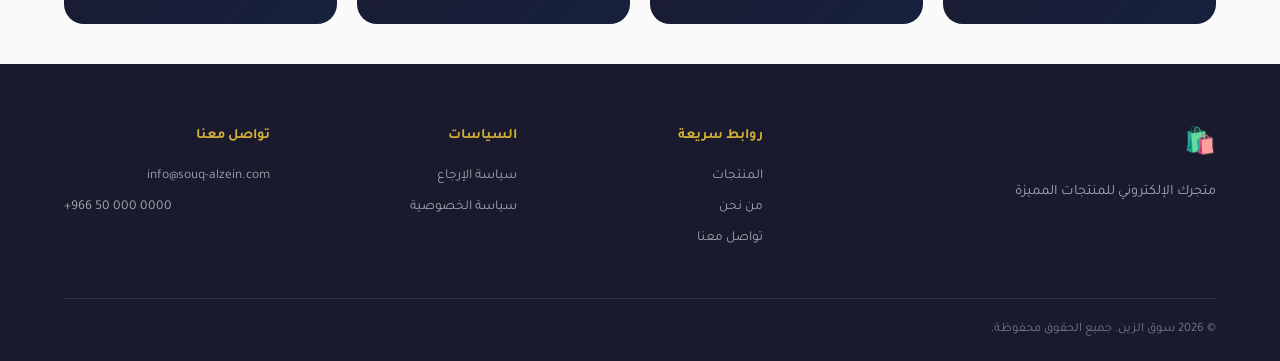
==== commit abf32b87: "🚀 v3.0 - نظام طلبات دروب شيبينغ كامل ✨ ميزات جديدة: - نظام طلبات كامل (COD فقط) - بدون Moyasar - صفح" ====
--- a/about.html
+++ b/about.html
@@ -7,6 +7,9 @@
   <link rel="icon" href="data:image/svg+xml,<svg xmlns='http://www.w3.org/2000/svg' viewBox='0 0 100 100'><text y='.9em' font-size='90'>🛍️</text></svg>">
   <link rel="stylesheet" href="css/style.css">
   <link href="https://fonts.googleapis.com/css2?family=Tajawal:wght@300;400;500;700;800;900&display=swap" rel="stylesheet">
+
+  <meta property="og:locale" content="ar_SA">
+  <link rel="canonical" href="https://az212z.github.io/souq-alzein/about.html">
 </head>
 <body>
   <header class="header" id="header">
@@ -18,6 +21,7 @@
         <a href="about.html" class="nav-link active">من نحن</a>
         <a href="contact.html" class="nav-link">تواصل معنا</a>
         <a href="faq.html" class="nav-link">الأسئلة الشائعة</a>
+        <a href="track.html" class="nav-link">📦 تتبع الطلب</a>
       </nav>
       <div class="header-actions">
         <a href="cart.html" class="cart-btn" id="cartBtn"><svg width="20" height="20" viewBox="0 0 24 24" fill="none" stroke="currentColor" stroke-width="2"><path d="M6 2 3 6v14a2 2 0 0 0 2 2h14a2 2 0 0 0 2-2V6l-3-4Z"/><path d="M3 6h18"/><path d="M16 10a4 4 0 0 1-8 0"/></svg><span class="cart-count" id="cartCount">0</span></a>
@@ -149,5 +153,6 @@
     </div>
   </footer>
   <script src="js/data.js"></script><script src="js/cart.js"></script><script src="js/app.js"></script>
+<a href="https://wa.me/966512345678?text=%D8%A7%D9%84%D8%B3%D9%84%D8%A7%D9%85%20%D8%B9%D9%84%D9%8A%D9%83%D9%85" class="whatsapp-float" target="_blank" rel="noopener" aria-label="تواصل واتساب"><svg viewBox="0 0 32 32" width="28" height="28" fill="currentColor"><path d="M16.004 0h-.008C7.174 0 0 7.176 0 16.004c0 3.5 1.136 6.744 3.052 9.378L1.056 31.2l6.098-1.952A15.9 15.9 0 0016.004 32C24.826 32 32 24.824 32 16.004S24.826 0 16.004 0zm9.312 22.61c-.39 1.1-2.296 2.1-3.178 2.234-.816.122-1.848.174-2.98-.19a27.1 27.1 0 01-2.704-1c-4.756-2.058-7.86-6.9-8.096-7.224-.236-.312-1.938-2.582-1.938-4.922s1.226-3.488 1.66-3.964c.434-.476.948-.596 1.264-.596.316 0 .632.002.908.016.292.014.682-.11 1.068.814.39.936 1.33 3.254 1.448 3.49.118.236.196.512.04.826-.158.316-.236.512-.472.79-.236.276-.498.618-.71.828-.236.236-.484.492-.208.964.276.472 1.226 2.024 2.63 3.28 1.808 1.612 3.334 2.112 3.808 2.35.472.236.748.196 1.026-.118.276-.316 1.184-1.38 1.5-1.856.316-.472.632-.392 1.068-.236.434.158 2.744 1.294 3.218 1.53.472.236.79.354.908.55.118.196.118 1.136-.272 2.234z"/></svg></a>
 </body>
 </html>
--- a/css/style.css
+++ b/css/style.css
@@ -125,6 +125,7 @@
 .product-card:hover .product-icon{transform:scale(1.15)}
 .product-badge{position:absolute;top:12px;right:12px;background:var(--accent);color:#fff;font-size:.75rem;font-weight:600;padding:4px 10px;border-radius:50px}
 .product-discount{position:absolute;top:12px;left:12px;background:var(--gold);color:var(--primary);font-size:.75rem;font-weight:700;padding:4px 10px;border-radius:50px}
+.product-supplier{position:absolute;bottom:8px;right:8px;background:rgba(0,0,0,.6);color:#fff;font-size:.65rem;font-weight:500;padding:2px 8px;border-radius:50px;backdrop-filter:blur(4px)}
 .product-info{padding:16px 20px}
 .product-category{font-size:.75rem;color:var(--text-lighter);font-weight:500}
 .product-name{font-size:1rem;font-weight:700;margin:6px 0}
@@ -208,7 +209,10 @@
 .breadcrumb{display:flex;align-items:center;gap:8px;font-size:.85rem;color:var(--text-light);margin-bottom:32px}
 .breadcrumb a:hover{color:var(--accent)}
 .detail-grid{display:grid;grid-template-columns:1fr 1fr;gap:48px;margin-bottom:60px}
-.detail-image{height:450px;border-radius:var(--radius-lg);display:flex;align-items:center;justify-content:center;position:relative}
+.detail-image{height:450px;border-radius:var(--radius-lg);display:flex;align-items:center;justify-content:center;position:relative;background-size:cover;background-position:center;overflow:hidden}
+.detail-gallery{position:absolute;bottom:12px;right:12px;display:flex;gap:6px;z-index:2}
+.gallery-thumb{width:56px;height:56px;border-radius:8px;object-fit:cover;border:2px solid rgba(255,255,255,.3);cursor:pointer;transition:all .2s}
+.gallery-thumb:hover,.gallery-thumb.active{border-color:var(--accent);transform:scale(1.1)}
 .detail-icon{font-size:8rem}
 .detail-category{font-size:.85rem;color:var(--text-lighter);font-weight:500}
 .detail-name{font-size:2rem;font-weight:900;margin:8px 0 16px}
@@ -251,6 +255,10 @@
 .summary-total{font-size:1.1rem;font-weight:800;padding-top:12px}
 .summary-divider{height:1px;background:var(--border);margin:8px 0}
 .continue-shopping{display:block;text-align:center;margin-top:12px;font-size:.85rem;color:var(--text-light)}
+
+.payment-trust{text-align:center;margin-top:12px;font-size:.75rem;color:var(--text-light)}
+.payment-badges{display:flex;gap:8px;justify-content:center;flex-wrap:wrap;margin-top:6px;font-size:.7rem}
+.payment-badges span{padding:3px 8px;background:var(--bg);border-radius:50px;border:1px solid var(--border)}
 
 .empty-cart{display:flex;flex-direction:column;align-items:center;justify-content:center;padding:80px 0;text-align:center}
 .empty-cart-icon{font-size:5rem;margin-bottom:16px}
@@ -430,4 +438,40 @@
 .category-card,.product-card,.feature-card,.value-card,.team-card,.contact-card,.stat-card,.faq-item{animation:fadeIn .5s ease both}
 .products-grid .product-card:nth-child(2){animation-delay:.1s}
 .products-grid .product-card:nth-child(3){animation-delay:.2s}
-.products-grid .product-card:nth-child(4){animation-delay:.3s}+.products-grid .product-card:nth-child(4){animation-delay:.3s}
+
+/* WhatsApp Float */
+.whatsapp-float{position:fixed;bottom:24px;left:24px;width:56px;height:56px;border-radius:50%;background:#25D366;color:#fff;display:flex;align-items:center;justify-content:center;box-shadow:0 4px 16px rgba(37,211,102,.4);z-index:999;transition:transform .2s}
+.whatsapp-float:hover{transform:scale(1.1)}
+
+/* Product Detail WhatsApp Button */
+.btn-whatsapp-detail:hover{background:#128C7E !important;transform:translateY(-1px)}
+
+/* Detail Features */
+.detail-features{display:flex;flex-wrap:wrap;gap:8px;margin-top:16px}
+.detail-features span{background:#f0f8ff;padding:6px 14px;border-radius:8px;font-size:.85rem;color:var(--text);display:flex;align-items:center;gap:4px}
+
+/* Detail Trust Badges */
+.detail-trust{display:flex;flex-wrap:wrap;gap:8px;margin-top:12px}
+
+/* Coupon Box */
+.coupon-box{margin:16px 0;padding:16px;background:#f8f9fa;border-radius:12px;border:2px dashed var(--border)}
+.coupon-box label{font-weight:600;font-size:.9rem;display:block;margin-bottom:8px}
+.coupon-input-row{display:flex;gap:8px}
+.coupon-input{flex:1;padding:10px 14px;border:1px solid var(--border);border-radius:8px;font-family:'Tajawal',sans-serif;font-size:.9rem}
+.coupon-btn{padding:10px 16px;background:var(--accent);color:#fff;border:none;border-radius:8px;cursor:pointer;font-weight:600;font-family:'Tajawal',sans-serif}
+.coupon-msg{margin-top:8px;font-size:.85rem}
+.coupon-msg.success{color:#27ae60}
+.coupon-msg.error{color:#e74c3c}
+.coupon-applied{display:flex;justify-content:space-between;align-items:center;padding:8px 12px;background:#d4edda;border-radius:8px;margin-top:8px}
+.coupon-applied span{color:#155724;font-weight:600}
+.coupon-remove{background:none;border:none;color:#e74c3c;cursor:pointer;font-size:.85rem}
+.coupon-suggestions{margin-top:8px;font-size:.8rem;color:var(--text-light)}
+.coupon-suggestions span{background:#f0f0f0;padding:2px 8px;border-radius:4px;margin:0 2px;cursor:pointer}
+.coupon-suggestions span:hover{background:var(--accent);color:#fff}
+
+/* Delivery Info */
+.delivery-info{background:#f0f8ff;border-radius:12px;padding:16px;margin:16px 0}
+.delivery-info h4{font-size:.95rem;margin-bottom:8px;color:#0066cc}
+.delivery-info p{font-size:.85rem;color:var(--text-light);margin:4px 0}
+.delivery-info .highlight{color:#27ae60;font-weight:700}
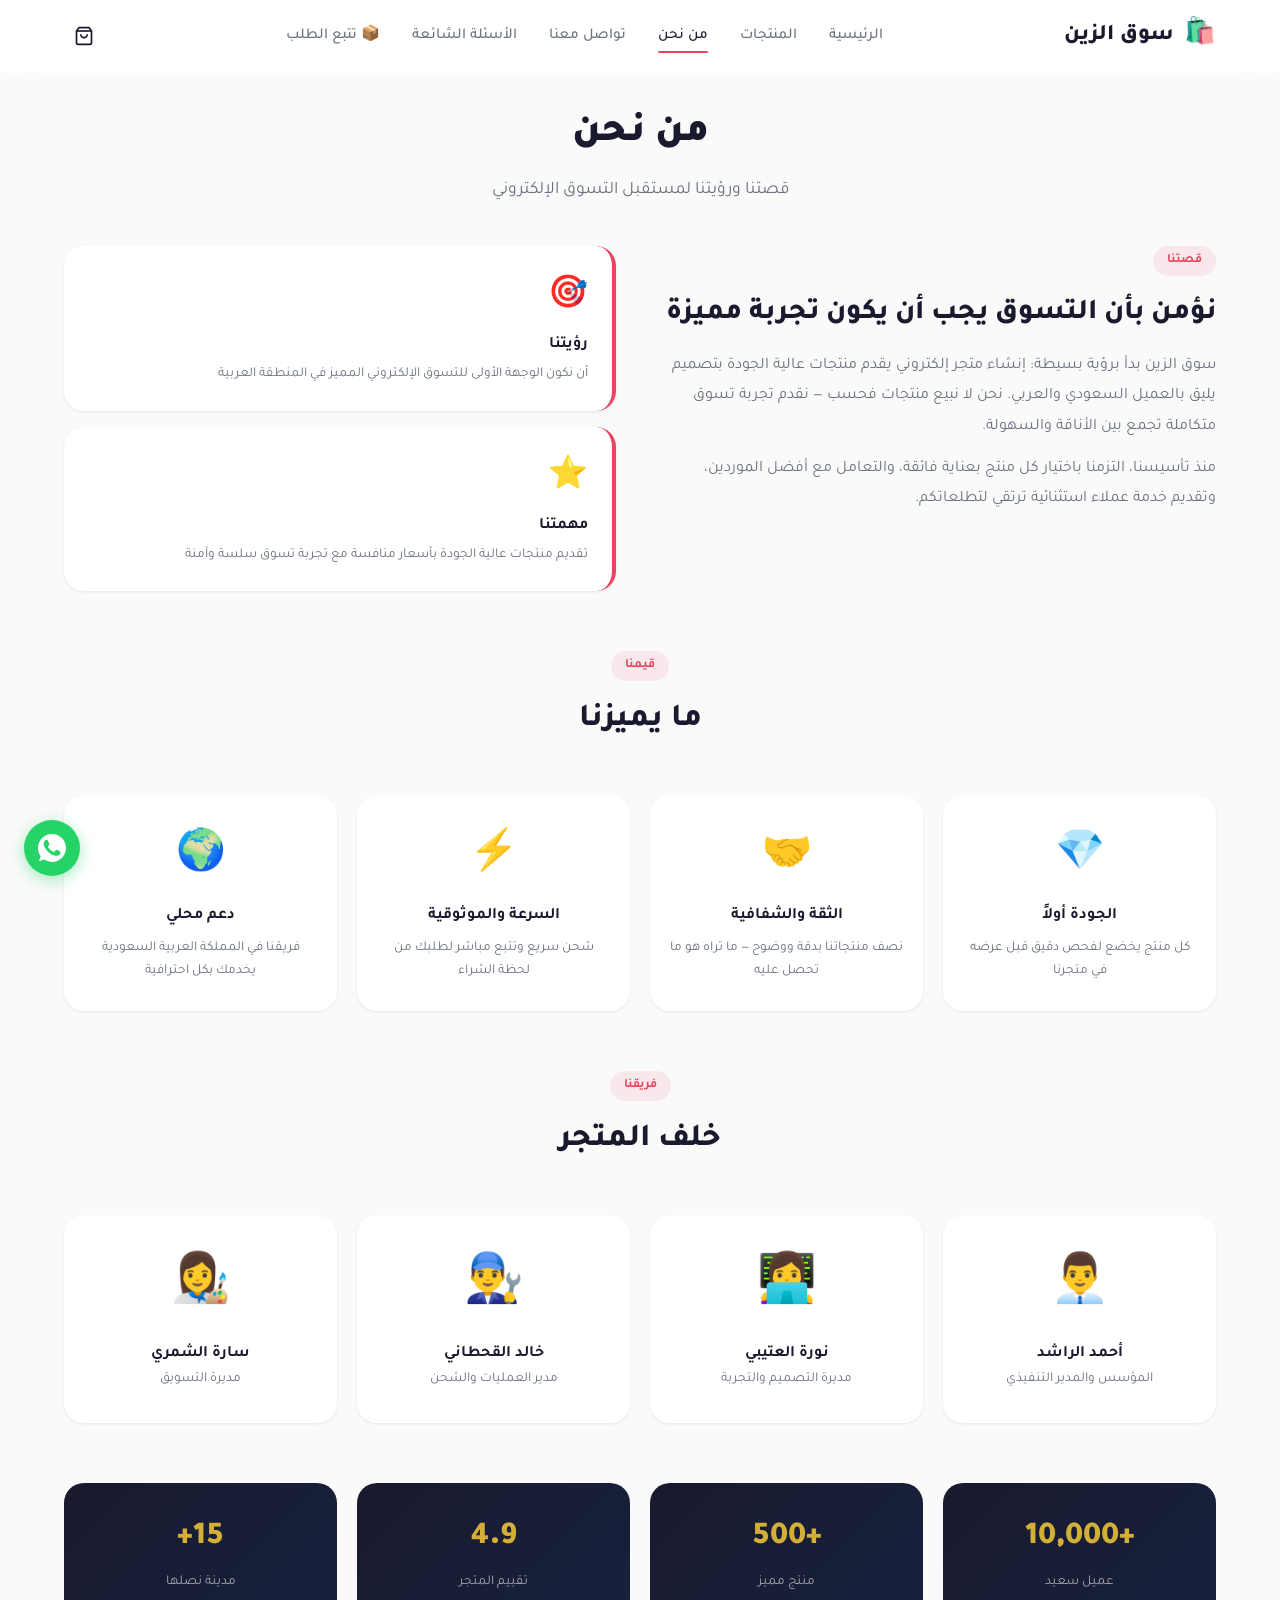
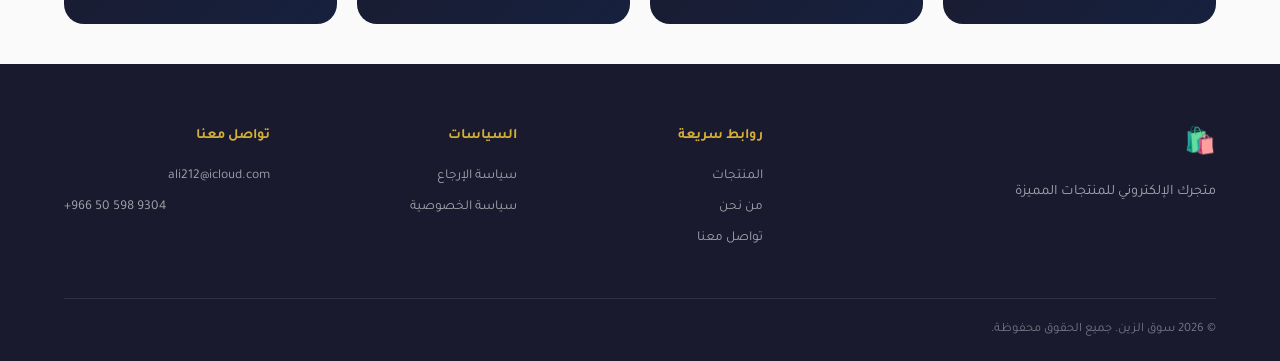
==== commit 65282d40: "🔥 تحديث بيانات علي - واتساب + إيميل - WhatsApp: +966 50 598 9304 - Email: ali212@icloud.com - تحديث " ====
--- a/about.html
+++ b/about.html
@@ -147,12 +147,12 @@
         <div class="footer-brand"><a href="index.html" class="logo"><span class="logo-icon">🛍️</span><span class="logo-text">سوق الزين</span></a><p>متجرك الإلكتروني للمنتجات المميزة</p></div>
         <div class="footer-links"><h4>روابط سريعة</h4><a href="products.html">المنتجات</a><a href="about.html">من نحن</a><a href="contact.html">تواصل معنا</a></div>
         <div class="footer-links"><h4>السياسات</h4><a href="policy.html">سياسة الإرجاع</a><a href="policy.html">سياسة الخصوصية</a></div>
-        <div class="footer-links"><h4>تواصل معنا</h4><p>info@souq-alzein.com</p><p dir="ltr">+966 50 000 0000</p></div>
+        <div class="footer-links"><h4>تواصل معنا</h4><p>ali212@icloud.com</p><p dir="ltr">+966 50 598 9304</p></div>
       </div>
       <div class="footer-bottom"><p>© 2026 سوق الزين. جميع الحقوق محفوظة.</p></div>
     </div>
   </footer>
   <script src="js/data.js"></script><script src="js/cart.js"></script><script src="js/app.js"></script>
-<a href="https://wa.me/966512345678?text=%D8%A7%D9%84%D8%B3%D9%84%D8%A7%D9%85%20%D8%B9%D9%84%D9%8A%D9%83%D9%85" class="whatsapp-float" target="_blank" rel="noopener" aria-label="تواصل واتساب"><svg viewBox="0 0 32 32" width="28" height="28" fill="currentColor"><path d="M16.004 0h-.008C7.174 0 0 7.176 0 16.004c0 3.5 1.136 6.744 3.052 9.378L1.056 31.2l6.098-1.952A15.9 15.9 0 0016.004 32C24.826 32 32 24.824 32 16.004S24.826 0 16.004 0zm9.312 22.61c-.39 1.1-2.296 2.1-3.178 2.234-.816.122-1.848.174-2.98-.19a27.1 27.1 0 01-2.704-1c-4.756-2.058-7.86-6.9-8.096-7.224-.236-.312-1.938-2.582-1.938-4.922s1.226-3.488 1.66-3.964c.434-.476.948-.596 1.264-.596.316 0 .632.002.908.016.292.014.682-.11 1.068.814.39.936 1.33 3.254 1.448 3.49.118.236.196.512.04.826-.158.316-.236.512-.472.79-.236.276-.498.618-.71.828-.236.236-.484.492-.208.964.276.472 1.226 2.024 2.63 3.28 1.808 1.612 3.334 2.112 3.808 2.35.472.236.748.196 1.026-.118.276-.316 1.184-1.38 1.5-1.856.316-.472.632-.392 1.068-.236.434.158 2.744 1.294 3.218 1.53.472.236.79.354.908.55.118.196.118 1.136-.272 2.234z"/></svg></a>
+<a href="https://wa.me/966505989304?text=%D8%A7%D9%84%D8%B3%D9%84%D8%A7%D9%85%20%D8%B9%D9%84%D9%8A%D9%83%D9%85" class="whatsapp-float" target="_blank" rel="noopener" aria-label="تواصل واتساب"><svg viewBox="0 0 32 32" width="28" height="28" fill="currentColor"><path d="M16.004 0h-.008C7.174 0 0 7.176 0 16.004c0 3.5 1.136 6.744 3.052 9.378L1.056 31.2l6.098-1.952A15.9 15.9 0 0016.004 32C24.826 32 32 24.824 32 16.004S24.826 0 16.004 0zm9.312 22.61c-.39 1.1-2.296 2.1-3.178 2.234-.816.122-1.848.174-2.98-.19a27.1 27.1 0 01-2.704-1c-4.756-2.058-7.86-6.9-8.096-7.224-.236-.312-1.938-2.582-1.938-4.922s1.226-3.488 1.66-3.964c.434-.476.948-.596 1.264-.596.316 0 .632.002.908.016.292.014.682-.11 1.068.814.39.936 1.33 3.254 1.448 3.49.118.236.196.512.04.826-.158.316-.236.512-.472.79-.236.276-.498.618-.71.828-.236.236-.484.492-.208.964.276.472 1.226 2.024 2.63 3.28 1.808 1.612 3.334 2.112 3.808 2.35.472.236.748.196 1.026-.118.276-.316 1.184-1.38 1.5-1.856.316-.472.632-.392 1.068-.236.434.158 2.744 1.294 3.218 1.53.472.236.79.354.908.55.118.196.118 1.136-.272 2.234z"/></svg></a>
 </body>
 </html>
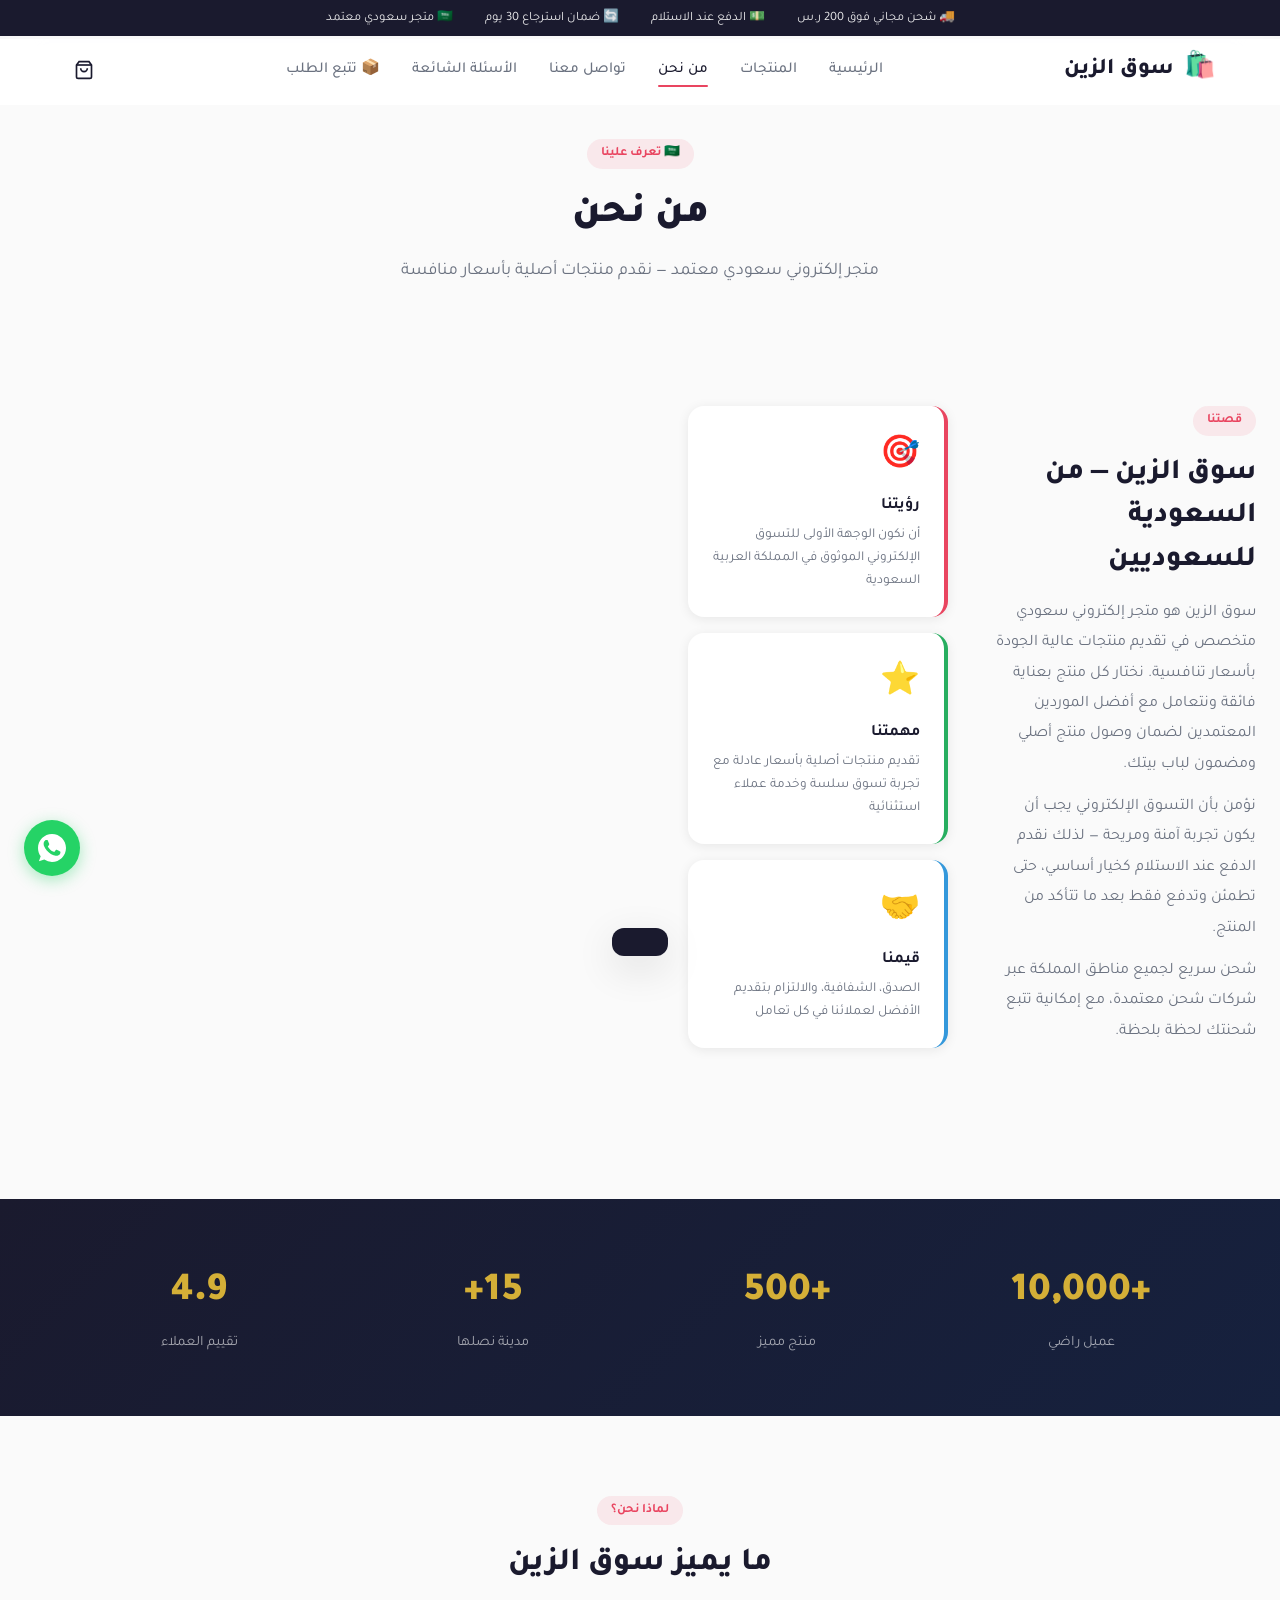
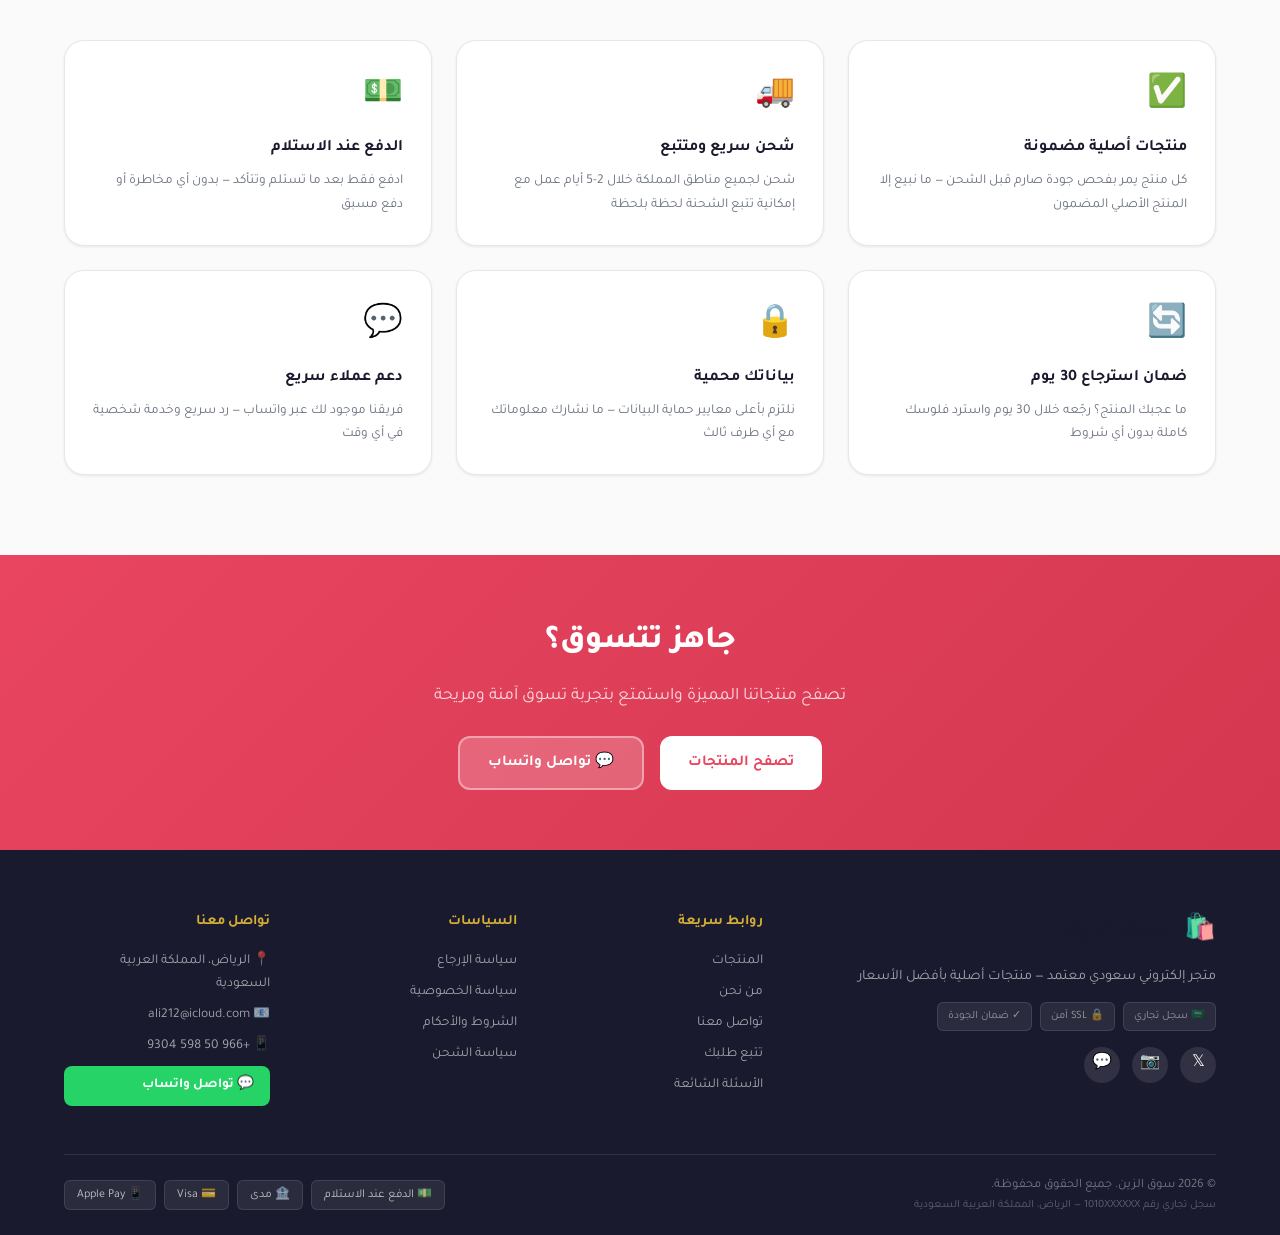
==== commit b3fb500b: "🏪 v3.1 - تصميم رسمي واحترافي كامل ✨ تحسينات رئيسية: - شريط علوي (Top Bar) بمعلومات الثقة - قسم 'لماذ" ====
--- a/about.html
+++ b/about.html
@@ -4,14 +4,20 @@
   <meta charset="UTF-8">
   <meta name="viewport" content="width=device-width, initial-scale=1.0">
   <title>من نحن — سوق الزين</title>
+  <meta name="description" content="تعرف على سوق الزين — متجر إلكتروني سعودي معتمد يقدم منتجات أصلية بشحن سريع ودفع عند الاستلام">
+  <meta property="og:title" content="من نحن — سوق الزين">
+  <meta property="og:description" content="متجر إلكتروني سعودي معتمد — منتجات أصلية، شحن سريع، دفع عند الاستلام">
+  <meta property="og:url" content="https://az212z.github.io/souq-alzein/about.html">
+  <link rel="canonical" href="https://az212z.github.io/souq-alzein/about.html">
   <link rel="icon" href="data:image/svg+xml,<svg xmlns='http://www.w3.org/2000/svg' viewBox='0 0 100 100'><text y='.9em' font-size='90'>🛍️</text></svg>">
   <link rel="stylesheet" href="css/style.css">
+  <link rel="preconnect" href="https://fonts.googleapis.com">
+  <link rel="preconnect" href="https://fonts.gstatic.com" crossorigin>
   <link href="https://fonts.googleapis.com/css2?family=Tajawal:wght@300;400;500;700;800;900&display=swap" rel="stylesheet">
-
-  <meta property="og:locale" content="ar_SA">
-  <link rel="canonical" href="https://az212z.github.io/souq-alzein/about.html">
 </head>
 <body>
+  <div class="top-bar"><div class="container top-bar-inner"><div class="top-bar-item">🚚 شحن مجاني فوق 200 ر.س</div><div class="top-bar-item">💵 الدفع عند الاستلام</div><div class="top-bar-item">🔄 ضمان استرجاع 30 يوم</div><div class="top-bar-item">🇸🇦 متجر سعودي معتمد</div></div></div>
+
   <header class="header" id="header">
     <div class="container header-inner">
       <a href="index.html" class="logo"><span class="logo-icon">🛍️</span><span class="logo-text">سوق الزين</span></a>
@@ -24,135 +30,160 @@
         <a href="track.html" class="nav-link">📦 تتبع الطلب</a>
       </nav>
       <div class="header-actions">
-        <a href="cart.html" class="cart-btn" id="cartBtn"><svg width="20" height="20" viewBox="0 0 24 24" fill="none" stroke="currentColor" stroke-width="2"><path d="M6 2 3 6v14a2 2 0 0 0 2 2h14a2 2 0 0 0 2-2V6l-3-4Z"/><path d="M3 6h18"/><path d="M16 10a4 4 0 0 1-8 0"/></svg><span class="cart-count" id="cartCount">0</span></a>
+        <a href="cart.html" class="cart-btn"><svg width="20" height="20" viewBox="0 0 24 24" fill="none" stroke="currentColor" stroke-width="2"><path d="M6 2 3 6v14a2 2 0 0 0 2 2h14a2 2 0 0 0 2-2V6l-3-4Z"/><path d="M3 6h18"/><path d="M16 10a4 4 0 0 1-8 0"/></svg><span class="cart-count" id="cartCount">0</span></a>
         <button class="menu-btn" id="menuToggle" aria-label="القائمة"><svg width="24" height="24" viewBox="0 0 24 24" fill="none" stroke="currentColor" stroke-width="2"><path d="M3 12h18M3 6h18M3 18h18"/></svg></button>
       </div>
     </div>
   </header>
 
-  <main class="about-page">
+  <div class="page-header">
     <div class="container">
-      <div class="page-header">
-        <h1>من نحن</h1>
-        <p>قصتنا ورؤيتنا لمستقبل التسوق الإلكتروني</p>
-      </div>
+      <span class="section-badge">🇸🇦 تعرف علينا</span>
+      <h1>من نحن</h1>
+      <p>متجر إلكتروني سعودي معتمد — نقدم منتجات أصلية بأسعار منافسة</p>
+    </div>
+  </div>
 
-      <div class="about-content">
-        <div class="about-story">
-          <div class="about-text">
-            <span class="section-badge">قصتنا</span>
-            <h2>نؤمن بأن التسوق يجب أن يكون تجربة مميزة</h2>
-            <p>سوق الزين بدأ برؤية بسيطة: إنشاء متجر إلكتروني يقدم منتجات عالية الجودة بتصميم يليق بالعميل السعودي والعربي. نحن لا نبيع منتجات فحسب — نقدم تجربة تسوق متكاملة تجمع بين الأناقة والسهولة.</p>
-            <p>منذ تأسيسنا، التزمنا باختيار كل منتج بعناية فائقة، والتعامل مع أفضل الموردين، وتقديم خدمة عملاء استثنائية ترتقي لتطلعاتكم.</p>
+  <section class="about-story">
+    <div class="container">
+      <div style="display:grid;grid-template-columns:1fr 1fr;gap:48px;align-items:start;">
+        <div class="about-text">
+          <span class="section-badge">قصتنا</span>
+          <h2 style="font-size:1.8rem;font-weight:800;margin-bottom:16px;line-height:1.5;">سوق الزين — من السعودية للسعوديين</h2>
+          <p style="color:var(--text-light);line-height:1.9;margin-bottom:12px;">سوق الزين هو متجر إلكتروني سعودي متخصص في تقديم منتجات عالية الجودة بأسعار تنافسية. نختار كل منتج بعناية فائقة ونتعامل مع أفضل الموردين المعتمدين لضمان وصول منتج أصلي ومضمون لباب بيتك.</p>
+          <p style="color:var(--text-light);line-height:1.9;margin-bottom:12px;">نؤمن بأن التسوق الإلكتروني يجب أن يكون تجربة آمنة ومريحة — لذلك نقدم الدفع عند الاستلام كخيار أساسي، حتى تطمئن وتدفع فقط بعد ما تتأكد من المنتج.</p>
+          <p style="color:var(--text-light);line-height:1.9;">شحن سريع لجميع مناطق المملكة عبر شركات شحن معتمدة، مع إمكانية تتبع شحنتك لحظة بلحظة.</p>
+        </div>
+        <div style="display:flex;flex-direction:column;gap:16px;">
+          <div class="about-card" style="padding:24px;background:var(--bg-white);border-radius:16px;box-shadow:0 2px 12px rgba(0,0,0,.08);border-right:4px solid var(--accent);">
+            <div style="font-size:2rem;margin-bottom:8px;">🎯</div>
+            <h3 style="font-size:1rem;font-weight:700;margin-bottom:4px;">رؤيتنا</h3>
+            <p style="font-size:.85rem;color:var(--text-light);">أن نكون الوجهة الأولى للتسوق الإلكتروني الموثوق في المملكة العربية السعودية</p>
           </div>
-          <div class="about-visual">
-            <div class="about-card">
-              <div class="about-card-icon">🎯</div>
-              <h3>رؤيتنا</h3>
-              <p>أن نكون الوجهة الأولى للتسوق الإلكتروني المميز في المنطقة العربية</p>
-            </div>
-            <div class="about-card">
-              <div class="about-card-icon">⭐</div>
-              <h3>مهمتنا</h3>
-              <p>تقديم منتجات عالية الجودة بأسعار منافسة مع تجربة تسوق سلسة وآمنة</p>
-            </div>
+          <div class="about-card" style="padding:24px;background:var(--bg-white);border-radius:16px;box-shadow:0 2px 12px rgba(0,0,0,.08);border-right:4px solid #27ae60;">
+            <div style="font-size:2rem;margin-bottom:8px;">⭐</div>
+            <h3 style="font-size:1rem;font-weight:700;margin-bottom:4px;">مهمتنا</h3>
+            <p style="font-size:.85rem;color:var(--text-light);">تقديم منتجات أصلية بأسعار عادلة مع تجربة تسوق سلسة وخدمة عملاء استثنائية</p>
           </div>
-        </div>
-
-        <div class="values-section">
-          <div class="section-header">
-            <span class="section-badge">قيمنا</span>
-            <h2 class="section-title">ما يميزنا</h2>
-          </div>
-          <div class="values-grid">
-            <div class="value-card">
-              <div class="value-icon">💎</div>
-              <h3>الجودة أولاً</h3>
-              <p>كل منتج يخضع لفحص دقيق قبل عرضه في متجرنا</p>
-            </div>
-            <div class="value-card">
-              <div class="value-icon">🤝</div>
-              <h3>الثقة والشفافية</h3>
-              <p>نصف منتجاتنا بدقة ووضوح — ما تراه هو ما تحصل عليه</p>
-            </div>
-            <div class="value-card">
-              <div class="value-icon">⚡</div>
-              <h3>السرعة والموثوقية</h3>
-              <p>شحن سريع وتتبع مباشر لطلبك من لحظة الشراء</p>
-            </div>
-            <div class="value-card">
-              <div class="value-icon">🌍</div>
-              <h3>دعم محلي</h3>
-              <p>فريقنا في المملكة العربية السعودية يخدمك بكل احترافية</p>
-            </div>
-          </div>
-        </div>
-
-        <div class="team-section">
-          <div class="section-header">
-            <span class="section-badge">فريقنا</span>
-            <h2 class="section-title">خلف المتجر</h2>
-          </div>
-          <div class="team-grid">
-            <div class="team-card">
-              <div class="team-avatar">👨‍💼</div>
-              <h3>أحمد الراشد</h3>
-              <p>المؤسس والمدير التنفيذي</p>
-            </div>
-            <div class="team-card">
-              <div class="team-avatar">👩‍💻</div>
-              <h3>نورة العتيبي</h3>
-              <p>مديرة التصميم والتجربة</p>
-            </div>
-            <div class="team-card">
-              <div class="team-avatar">👨‍🔧</div>
-              <h3>خالد القحطاني</h3>
-              <p>مدير العمليات والشحن</p>
-            </div>
-            <div class="team-card">
-              <div class="team-avatar">👩‍🎨</div>
-              <h3>سارة الشمري</h3>
-              <p>مديرة التسويق</p>
-            </div>
-          </div>
-        </div>
-
-        <div class="stats-section">
-          <div class="stats-grid">
-            <div class="stat-card">
-              <span class="stat-number">+10,000</span>
-              <span class="stat-label">عميل سعيد</span>
-            </div>
-            <div class="stat-card">
-              <span class="stat-number">+500</span>
-              <span class="stat-label">منتج مميز</span>
-            </div>
-            <div class="stat-card">
-              <span class="stat-number">4.9</span>
-              <span class="stat-label">تقييم المتجر</span>
-            </div>
-            <div class="stat-card">
-              <span class="stat-number">15+</span>
-              <span class="stat-label">مدينة نصلها</span>
-            </div>
+          <div class="about-card" style="padding:24px;background:var(--bg-white);border-radius:16px;box-shadow:0 2px 12px rgba(0,0,0,.08);border-right:4px solid #3498db;">
+            <div style="font-size:2rem;margin-bottom:8px;">🤝</div>
+            <h3 style="font-size:1rem;font-weight:700;margin-bottom:4px;">قيمنا</h3>
+            <p style="font-size:.85rem;color:var(--text-light);">الصدق، الشفافية، والالتزام بتقديم الأفضل لعملائنا في كل تعامل</p>
           </div>
         </div>
       </div>
     </div>
-  </main>
+  </section>
+
+  <!-- Stats -->
+  <section style="background:linear-gradient(135deg,var(--primary) 0%,var(--primary-light) 100%);padding:60px 0;color:#fff;">
+    <div class="container">
+      <div style="display:grid;grid-template-columns:repeat(4,1fr);gap:24px;text-align:center;">
+        <div>
+          <div style="font-size:2.5rem;font-weight:900;color:var(--gold);">+10,000</div>
+          <div style="font-size:.9rem;color:rgba(255,255,255,.6);margin-top:4px;">عميل راضي</div>
+        </div>
+        <div>
+          <div style="font-size:2.5rem;font-weight:900;color:var(--gold);">+500</div>
+          <div style="font-size:.9rem;color:rgba(255,255,255,.6);margin-top:4px;">منتج مميز</div>
+        </div>
+        <div>
+          <div style="font-size:2.5rem;font-weight:900;color:var(--gold);">15+</div>
+          <div style="font-size:.9rem;color:rgba(255,255,255,.6);margin-top:4px;">مدينة نصلها</div>
+        </div>
+        <div>
+          <div style="font-size:2.5rem;font-weight:900;color:var(--gold);">4.9</div>
+          <div style="font-size:.9rem;color:rgba(255,255,255,.6);margin-top:4px;">تقييم العملاء</div>
+        </div>
+      </div>
+    </div>
+  </section>
+
+  <!-- Why Choose Us -->
+  <section class="why-us" style="padding:80px 0;">
+    <div class="container">
+      <div class="section-header">
+        <span class="section-badge">لماذا نحن؟</span>
+        <h2 class="section-title">ما يميز سوق الزين</h2>
+      </div>
+      <div class="why-grid">
+        <div class="why-card">
+          <div class="why-icon">✅</div>
+          <h3>منتجات أصلية مضمونة</h3>
+          <p>كل منتج يمر بفحص جودة صارم قبل الشحن — ما نبيع إلا المنتج الأصلي المضمون</p>
+        </div>
+        <div class="why-card">
+          <div class="why-icon">🚚</div>
+          <h3>شحن سريع ومتتبع</h3>
+          <p>شحن لجميع مناطق المملكة خلال 2-5 أيام عمل مع إمكانية تتبع الشحنة لحظة بلحظة</p>
+        </div>
+        <div class="why-card">
+          <div class="why-icon">💵</div>
+          <h3>الدفع عند الاستلام</h3>
+          <p>ادفع فقط بعد ما تستلم وتتأكد — بدون أي مخاطرة أو دفع مسبق</p>
+        </div>
+        <div class="why-card">
+          <div class="why-icon">🔄</div>
+          <h3>ضمان استرجاع 30 يوم</h3>
+          <p>ما عجبك المنتج؟ رجّعه خلال 30 يوم واسترد فلوسك كاملة بدون أي شروط</p>
+        </div>
+        <div class="why-card">
+          <div class="why-icon">🔒</div>
+          <h3>بياناتك محمية</h3>
+          <p>نلتزم بأعلى معايير حماية البيانات — ما نشارك معلوماتك مع أي طرف ثالث</p>
+        </div>
+        <div class="why-card">
+          <div class="why-icon">💬</div>
+          <h3>دعم عملاء سريع</h3>
+          <p>فريقنا موجود لك عبر واتساب — رد سريع وخدمة شخصية في أي وقت</p>
+        </div>
+      </div>
+    </div>
+  </section>
+
+  <!-- CTA -->
+  <section style="background:linear-gradient(135deg,#e94560 0%,#d4374f 100%);padding:60px 0;text-align:center;color:#fff;">
+    <div class="container">
+      <h2 style="font-size:2rem;font-weight:800;margin-bottom:12px;">جاهز تتسوق؟</h2>
+      <p style="color:rgba(255,255,255,.8);margin-bottom:24px;font-size:1.1rem;">تصفح منتجاتنا المميزة واستمتع بتجربة تسوق آمنة ومريحة</p>
+      <div style="display:flex;gap:16px;justify-content:center;flex-wrap:wrap;">
+        <a href="products.html" class="btn" style="background:#fff;color:#e94560;font-weight:700;">تصفح المنتجات</a>
+        <a href="https://wa.me/966505989304?text=%D8%A7%D9%84%D8%B3%D9%84%D8%A7%D9%85%20%D8%B9%D9%84%D9%8A%D9%83%D9%85%20%D8%A3%D8%A8%D8%BA%D9%89%20%D8%A7%D8%B3%D8%AA%D9%81%D8%B3%D8%A7%D8%B1" class="btn" style="background:rgba(255,255,255,.2);color:#fff;border:2px solid rgba(255,255,255,.4);">💬 تواصل واتساب</a>
+      </div>
+    </div>
+  </section>
 
   <footer class="footer">
     <div class="container">
       <div class="footer-grid">
-        <div class="footer-brand"><a href="index.html" class="logo"><span class="logo-icon">🛍️</span><span class="logo-text">سوق الزين</span></a><p>متجرك الإلكتروني للمنتجات المميزة</p></div>
-        <div class="footer-links"><h4>روابط سريعة</h4><a href="products.html">المنتجات</a><a href="about.html">من نحن</a><a href="contact.html">تواصل معنا</a></div>
-        <div class="footer-links"><h4>السياسات</h4><a href="policy.html">سياسة الإرجاع</a><a href="policy.html">سياسة الخصوصية</a></div>
-        <div class="footer-links"><h4>تواصل معنا</h4><p>ali212@icloud.com</p><p dir="ltr">+966 50 598 9304</p></div>
+        <div class="footer-brand">
+          <a href="index.html" class="logo"><span class="logo-icon">🛍️</span><span class="logo-text">سوق الزين</span></a>
+          <p>متجر إلكتروني سعودي معتمد — منتجات أصلية بأفضل الأسعار</p>
+          <div class="footer-cert"><span class="cert-badge">🇸🇦 سجل تجاري</span><span class="cert-badge">🔒 SSL آمن</span><span class="cert-badge">✓ ضمان الجودة</span></div>
+          <div class="social-links">
+            <a href="#" aria-label="تويتر">𝕏</a>
+            <a href="#" aria-label="انستغرام">📷</a>
+            <a href="https://wa.me/966505989304" aria-label="واتساب">💬</a>
+          </div>
+        </div>
+        <div class="footer-links"><h4>روابط سريعة</h4><a href="products.html">المنتجات</a><a href="about.html">من نحن</a><a href="contact.html">تواصل معنا</a><a href="track.html">تتبع طلبك</a><a href="faq.html">الأسئلة الشائعة</a></div>
+        <div class="footer-links"><h4>السياسات</h4><a href="policy.html">سياسة الإرجاع</a><a href="policy.html">سياسة الخصوصية</a><a href="policy.html">الشروط والأحكام</a><a href="policy.html">سياسة الشحن</a></div>
+        <div class="footer-links"><h4>تواصل معنا</h4><p>📍 الرياض، المملكة العربية السعودية</p><p>📧 ali212@icloud.com</p><p>📱 +966 50 598 9304</p><a href="https://wa.me/966505989304" class="footer-whatsapp">💬 تواصل واتساب</a></div>
       </div>
-      <div class="footer-bottom"><p>© 2026 سوق الزين. جميع الحقوق محفوظة.</p></div>
+      <div class="footer-bottom">
+        <div class="footer-bottom-left"><p>© 2026 سوق الزين. جميع الحقوق محفوظة.</p><p class="footer-cr">سجل تجاري رقم 1010XXXXXX — الرياض، المملكة العربية السعودية</p></div>
+        <div class="payment-methods"><span class="pay-badge">💵 الدفع عند الاستلام</span><span class="pay-badge">🏦 مدى</span><span class="pay-badge">💳 Visa</span><span class="pay-badge">📱 Apple Pay</span></div>
+      </div>
     </div>
   </footer>
-  <script src="js/data.js"></script><script src="js/cart.js"></script><script src="js/app.js"></script>
-<a href="https://wa.me/966505989304?text=%D8%A7%D9%84%D8%B3%D9%84%D8%A7%D9%85%20%D8%B9%D9%84%D9%8A%D9%83%D9%85" class="whatsapp-float" target="_blank" rel="noopener" aria-label="تواصل واتساب"><svg viewBox="0 0 32 32" width="28" height="28" fill="currentColor"><path d="M16.004 0h-.008C7.174 0 0 7.176 0 16.004c0 3.5 1.136 6.744 3.052 9.378L1.056 31.2l6.098-1.952A15.9 15.9 0 0016.004 32C24.826 32 32 24.824 32 16.004S24.826 0 16.004 0zm9.312 22.61c-.39 1.1-2.296 2.1-3.178 2.234-.816.122-1.848.174-2.98-.19a27.1 27.1 0 01-2.704-1c-4.756-2.058-7.86-6.9-8.096-7.224-.236-.312-1.938-2.582-1.938-4.922s1.226-3.488 1.66-3.964c.434-.476.948-.596 1.264-.596.316 0 .632.002.908.016.292.014.682-.11 1.068.814.39.936 1.33 3.254 1.448 3.49.118.236.196.512.04.826-.158.316-.236.512-.472.79-.236.276-.498.618-.71.828-.236.236-.484.492-.208.964.276.472 1.226 2.024 2.63 3.28 1.808 1.612 3.334 2.112 3.808 2.35.472.236.748.196 1.026-.118.276-.316 1.184-1.38 1.5-1.856.316-.472.632-.392 1.068-.236.434.158 2.744 1.294 3.218 1.53.472.236.79.354.908.55.118.196.118 1.136-.272 2.234z"/></svg></a>
+
+  <div class="toast" id="toast"></div>
+
+  <a href="https://wa.me/966505989304?text=%D8%A7%D9%84%D8%B3%D9%84%D8%A7%D9%85%20%D8%B9%D9%84%D9%8A%D9%83%D9%85" class="whatsapp-float" target="_blank" rel="noopener" aria-label="تواصل واتساب"><svg viewBox="0 0 32 32" width="28" height="28" fill="currentColor"><path d="M16.004 0h-.008C7.174 0 0 7.176 0 16.004c0 3.5 1.136 6.744 3.052 9.378L1.056 31.2l6.098-1.952A15.9 15.9 0 0016.004 32C24.826 32 32 24.824 32 16.004S24.826 0 16.004 0zm9.312 22.61c-.39 1.1-2.296 2.1-3.178 2.234-.816.122-1.848.174-2.98-.19a27.1 27.1 0 01-2.704-1c-4.756-2.058-7.86-6.9-8.096-7.224-.236-.312-1.938-2.582-1.938-4.922s1.226-3.488 1.66-3.964c.434-.476.948-.596 1.264-.596.316 0 .632.002.908.016.292.014.682-.11 1.068.814.39.936 1.33 3.254 1.448 3.49.118.236.196.512.04.826-.158.316-.236.512-.472.79-.236.276-.498.618-.71.828-.236.236-.484.492-.208.964.276.472 1.226 2.024 2.63 3.28 1.808 1.612 3.334 2.112 3.808 2.35.472.236.748.196 1.026-.118.276-.316 1.184-1.38 1.5-1.856.316-.472.632-.392 1.068-.236.434.158 2.744 1.294 3.218 1.53.472.236.79.354.908.55.118.196.118 1.136-.272 2.234z"/></svg></a>
+
+  <script src="js/data.js"></script>
+  <script src="js/cart.js"></script>
+  <script src="js/order.js"></script>
+  <script src="js/app.js"></script>
 </body>
 </html>
--- a/css/style.css
+++ b/css/style.css
@@ -33,10 +33,15 @@
 /* ===== Container ===== */
 .container{max-width:1200px;margin:0 auto;padding:0 24px}
 
+/* ===== Top Bar ===== */
+.top-bar{background:var(--primary);color:rgba(255,255,255,.9);padding:8px 0;font-size:.8rem;border-bottom:1px solid rgba(255,255,255,.1)}
+.top-bar-inner{display:flex;justify-content:center;gap:32px;flex-wrap:wrap}
+.top-bar-item{display:flex;align-items:center;gap:6px}
+
 /* ===== Header ===== */
-.header{position:fixed;top:0;left:0;right:0;z-index:1000;background:rgba(255,255,255,.85);backdrop-filter:blur(20px);border-bottom:1px solid transparent;transition:var(--transition)}
+.header{position:fixed;top:36px;left:0;right:0;z-index:1000;background:rgba(255,255,255,.95);backdrop-filter:blur(20px);border-bottom:1px solid transparent;transition:var(--transition)}
 .header.scrolled{border-bottom-color:var(--border);box-shadow:var(--shadow)}
-.header-inner{display:flex;align-items:center;justify-content:space-between;height:72px}
+.header-inner{display:flex;align-items:center;justify-content:space-between;height:68px}
 .logo{display:flex;align-items:center;gap:10px;font-size:1.4rem;font-weight:800;color:var(--primary)}
 .logo-icon{font-size:1.6rem}
 .nav{display:flex;align-items:center;gap:32px}
@@ -58,7 +63,7 @@
 .search-close{position:absolute;left:16px;top:50%;transform:translateY(-50%);font-size:1.5rem;color:var(--text-light);cursor:pointer;background:none}
 
 /* ===== Hero ===== */
-.hero{position:relative;min-height:100vh;display:flex;align-items:center;padding-top:72px;overflow:hidden}
+.hero{position:relative;min-height:85vh;display:flex;align-items:center;padding-top:120px;overflow:hidden}
 .hero-bg{position:absolute;inset:0;z-index:0}
 .hero-gradient{position:absolute;inset:0;background:linear-gradient(135deg,#1a1a2e 0%,#16213e 40%,#0f3460 100%)}
 .hero-gradient::after{content:'';position:absolute;inset:0;background:radial-gradient(circle at 70% 50%,rgba(233,69,96,.15) 0%,transparent 60%)}
@@ -86,8 +91,8 @@
 @keyframes float2{0%,100%{transform:rotate(-5deg) translateY(0)}50%{transform:rotate(-5deg) translateY(-20px)}}
 @keyframes float3{0%,100%{transform:rotate(2deg) translateY(0)}50%{transform:rotate(2deg) translateY(-12px)}}
 
-.hero-scroll{position:absolute;bottom:30px;left:50%;transform:translateX(-50%);color:rgba(255,255,255,.4);animation:bounce 2s infinite}
-@keyframes bounce{0%,100%{transform:translateX(-50%) translateY(0)}50%{transform:translateX(-50%) translateY(10px)}}
+.hero-trust{display:flex;gap:12px;margin-top:24px;flex-wrap:wrap}
+.trust-badge{padding:6px 16px;background:rgba(255,255,255,.1);border:1px solid rgba(255,255,255,.2);border-radius:50px;font-size:.8rem;color:rgba(255,255,255,.8)}
 
 /* ===== Buttons ===== */
 .btn{display:inline-flex;align-items:center;justify-content:center;padding:12px 28px;border-radius:var(--radius);font-weight:600;font-size:.95rem;transition:var(--transition);gap:8px}
@@ -104,6 +109,14 @@
 .section-badge{display:inline-block;padding:4px 14px;background:rgba(233,69,96,.1);color:var(--accent);border-radius:50px;font-size:.8rem;font-weight:600;margin-bottom:12px}
 .section-title{font-size:2rem;font-weight:800}
 .section-link{display:inline-block;margin-top:8px;color:var(--accent);font-weight:500;font-size:.9rem}
+
+/* ===== Trust Section ===== */
+.trust-section{background:var(--bg-white);padding:32px 0;border-bottom:1px solid var(--border)}
+.trust-grid{display:grid;grid-template-columns:repeat(4,1fr);gap:24px}
+.trust-item{display:flex;align-items:flex-start;gap:12px}
+.trust-icon{font-size:1.5rem;flex-shrink:0}
+.trust-item strong{display:block;font-size:.9rem;margin-bottom:2px}
+.trust-item p{font-size:.8rem;color:var(--text-light);margin:0}
 
 /* ===== Categories ===== */
 .categories-grid{display:grid;grid-template-columns:repeat(6,1fr);gap:20px}
@@ -153,6 +166,26 @@
 .banner-circle-2{width:120px;height:120px;animation-delay:1s}
 @keyframes pulse{0%,100%{transform:translate(50%,-50%) scale(1)}50%{transform:translate(50%,-50%) scale(1.15)}}
 
+/* ===== Why Us ===== */
+.why-us{background:var(--bg);padding:80px 0}
+.why-grid{display:grid;grid-template-columns:repeat(3,1fr);gap:24px}
+.why-card{background:var(--bg-white);border-radius:var(--radius-lg);padding:28px;box-shadow:var(--shadow);border:1px solid var(--border);transition:var(--transition)}
+.why-card:hover{border-color:var(--accent);transform:translateY(-4px);box-shadow:var(--shadow-md)}
+.why-icon{font-size:2rem;margin-bottom:12px}
+.why-card h3{font-size:1rem;font-weight:700;margin-bottom:8px}
+.why-card p{font-size:.85rem;color:var(--text-light);line-height:1.7}
+
+/* ===== Reviews ===== */
+.reviews-section{background:var(--bg-white);padding:80px 0}
+.reviews-grid{display:grid;grid-template-columns:repeat(3,1fr);gap:24px}
+.review-card{background:var(--bg);border-radius:var(--radius-lg);padding:28px;border:1px solid var(--border);transition:var(--transition)}
+.review-card:hover{border-color:var(--accent);box-shadow:var(--shadow-md)}
+.review-stars{color:var(--gold);font-size:1rem;margin-bottom:12px;letter-spacing:2px}
+.review-text{font-size:.9rem;color:var(--text);line-height:1.8;margin-bottom:16px;font-style:italic}
+.review-author{display:flex;justify-content:space-between;align-items:center}
+.review-author strong{font-size:.85rem}
+.review-author span{font-size:.8rem;color:var(--text-light)}
+
 /* ===== Features ===== */
 .features{background:var(--bg-white)}
 .features-grid{display:grid;grid-template-columns:repeat(4,1fr);gap:24px}
@@ -183,7 +216,17 @@
 .footer-links a,.footer-links p{display:block;font-size:.85rem;color:rgba(255,255,255,.6);margin-bottom:8px;transition:var(--transition)}
 .footer-links a:hover{color:var(--accent)}
 .footer-bottom{display:flex;justify-content:space-between;align-items:center;padding:20px 0;font-size:.8rem;color:rgba(255,255,255,.4)}
-.payment-methods{display:flex;gap:16px;font-size:.8rem}
+.footer-bottom-left p{margin:0}
+.footer-cr{font-size:.7rem !important;color:rgba(255,255,255,.3) !important}
+.payment-methods{display:flex;gap:8px;font-size:.8rem;flex-wrap:wrap}
+.pay-badge{background:rgba(255,255,255,.08);padding:4px 12px;border-radius:6px;font-size:.75rem;color:rgba(255,255,255,.7);border:1px solid rgba(255,255,255,.1)}
+.footer-cert{display:flex;gap:8px;margin-top:12px;flex-wrap:wrap}
+.cert-badge{background:rgba(255,255,255,.08);padding:4px 10px;border-radius:6px;font-size:.7rem;color:rgba(255,255,255,.5);border:1px solid rgba(255,255,255,.1)}
+.footer-whatsapp{display:inline-flex;align-items:center;gap:6px;padding:8px 16px;background:#25D366;color:#fff !important;border-radius:8px;font-size:.85rem;font-weight:600;margin-top:8px;text-decoration:none;transition:all .2s}
+.footer-whatsapp:hover{background:#128C7E !important}
+.banner-trust{display:flex;gap:16px;margin-top:16px;flex-wrap:wrap}
+.banner-trust span{font-size:.85rem;color:rgba(255,255,255,.7)}
+.newsletter-note{font-size:.75rem;color:rgba(255,255,255,.4);margin-top:8px;text-align:center}
 
 /* ===== Page Header ===== */
 .page-header{text-align:center;padding:100px 0 40px}
@@ -375,11 +418,14 @@
   .hero-content{grid-template-columns:1fr;text-align:center}
   .hero-desc{margin:0 auto 32px}
   .hero-actions{justify-content:center}
-  .hero-stats{justify-content:center}
+  .hero-trust{justify-content:center}
   .hero-visual{display:none}
   .categories-grid{grid-template-columns:repeat(3,1fr)}
   .products-grid,.products-grid-full{grid-template-columns:repeat(3,1fr)}
   .features-grid{grid-template-columns:repeat(2,1fr)}
+  .trust-grid{grid-template-columns:repeat(2,1fr)}
+  .why-grid{grid-template-columns:repeat(2,1fr)}
+  .reviews-grid{grid-template-columns:repeat(2,1fr)}
   .footer-grid{grid-template-columns:1fr 1fr}
   .about-story{grid-template-columns:1fr}
   .values-grid{grid-template-columns:repeat(2,1fr)}
@@ -392,11 +438,18 @@
 }
 
 @media(max-width:768px){
-  .nav{position:fixed;top:72px;left:0;right:0;background:var(--bg-white);flex-direction:column;padding:24px;box-shadow:var(--shadow-lg);transform:translateY(-120%);transition:transform .3s ease;z-index:999}
+  .top-bar{display:none}
+  .header{top:0}
+  .nav{position:fixed;top:68px;left:0;right:0;background:var(--bg-white);flex-direction:column;padding:24px;box-shadow:var(--shadow-lg);transform:translateY(-120%);transition:transform .3s ease;z-index:999}
   .nav.active{transform:translateY(0)}
   .nav-link{padding:8px 0}
   .menu-btn{display:flex}
   .hero-title{font-size:2.2rem}
+  .hero-trust{gap:8px}
+  .trust-badge{font-size:.7rem;padding:4px 10px}
+  .trust-grid{grid-template-columns:1fr;gap:16px}
+  .why-grid{grid-template-columns:1fr}
+  .reviews-grid{grid-template-columns:1fr}
   .hero-stats{gap:24px;flex-wrap:wrap}
   .categories-grid{grid-template-columns:repeat(2,1fr)}
   .products-grid,.products-grid-full{grid-template-columns:repeat(2,1fr)}
@@ -406,6 +459,8 @@
   .newsletter-form{flex-direction:column}
   .footer-grid{grid-template-columns:1fr}
   .footer-bottom{flex-direction:column;gap:12px;text-align:center}
+  .footer-bottom-left{text-align:center}
+  .pay-badge{font-size:.65rem}
   .filter-group{overflow-x:auto;flex-wrap:nowrap;padding-bottom:4px}
   .filter-btn{white-space:nowrap}
   .form-row{grid-template-columns:1fr}
